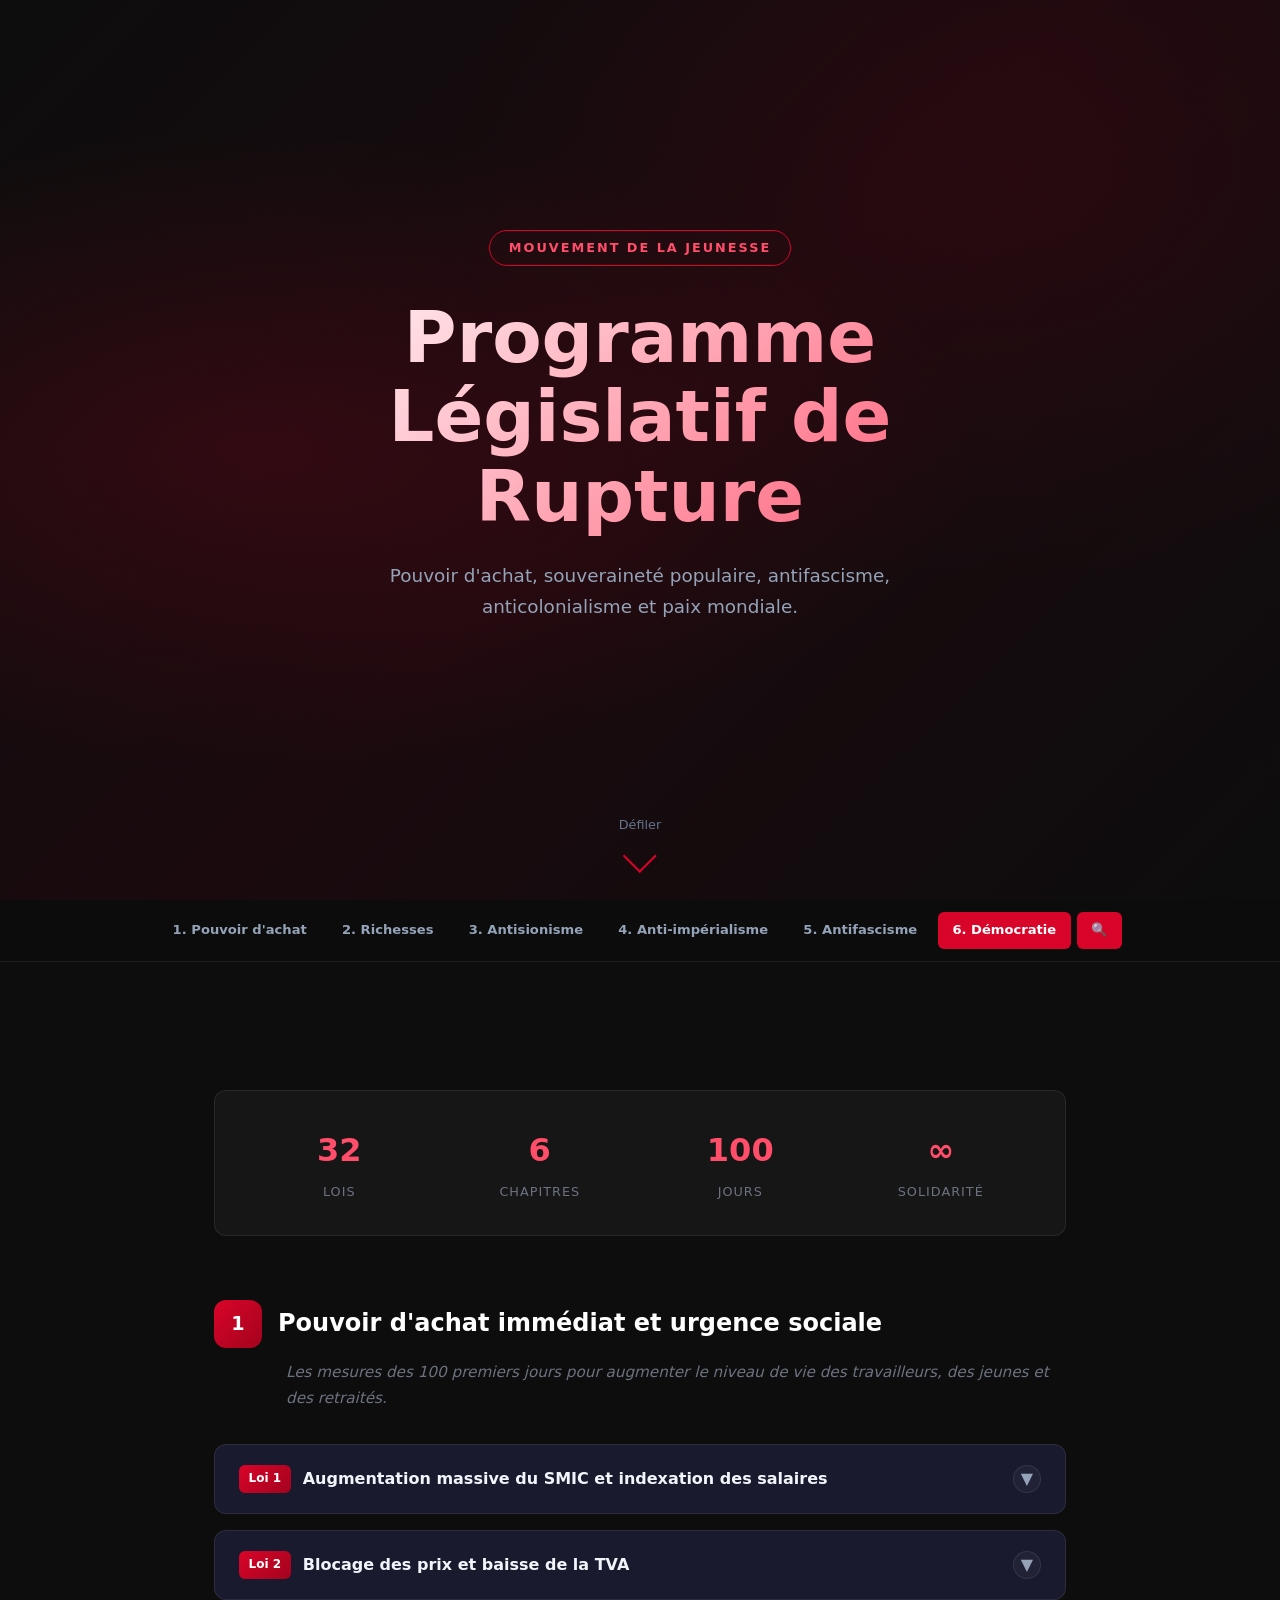
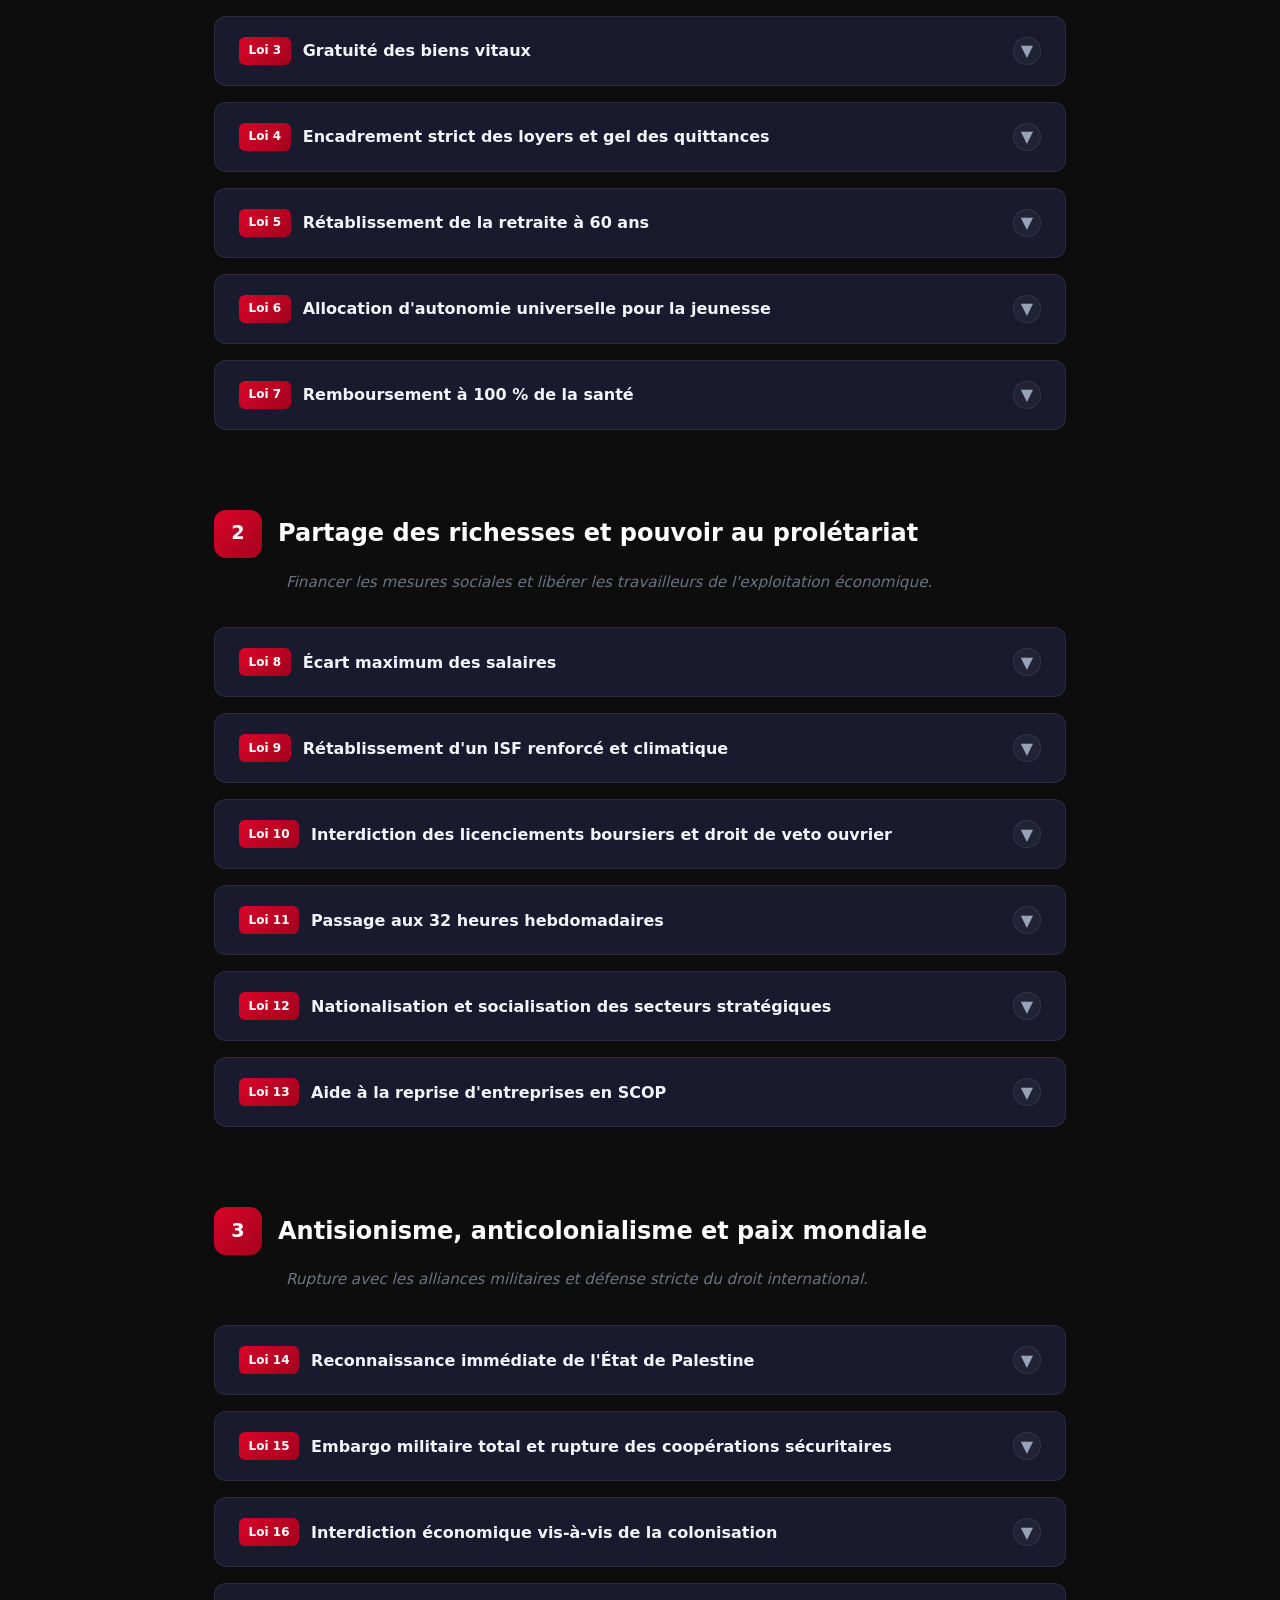
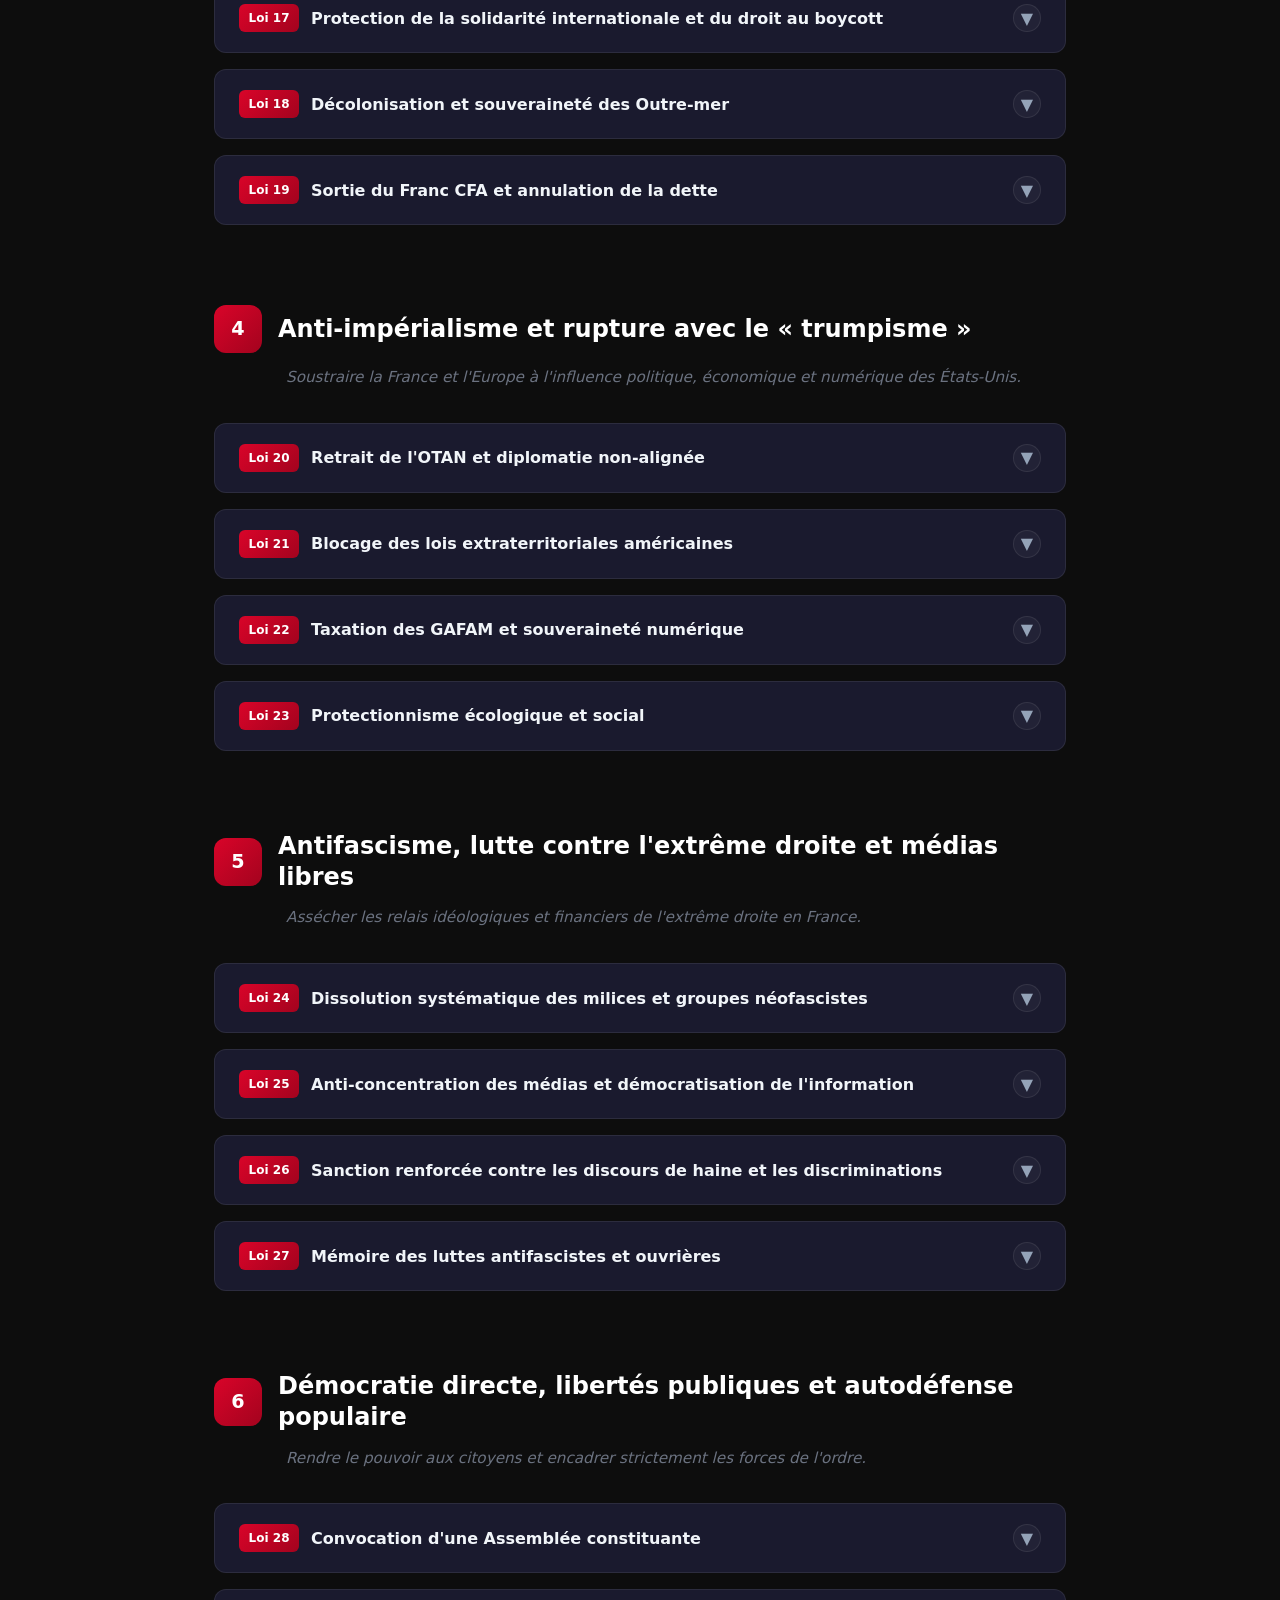
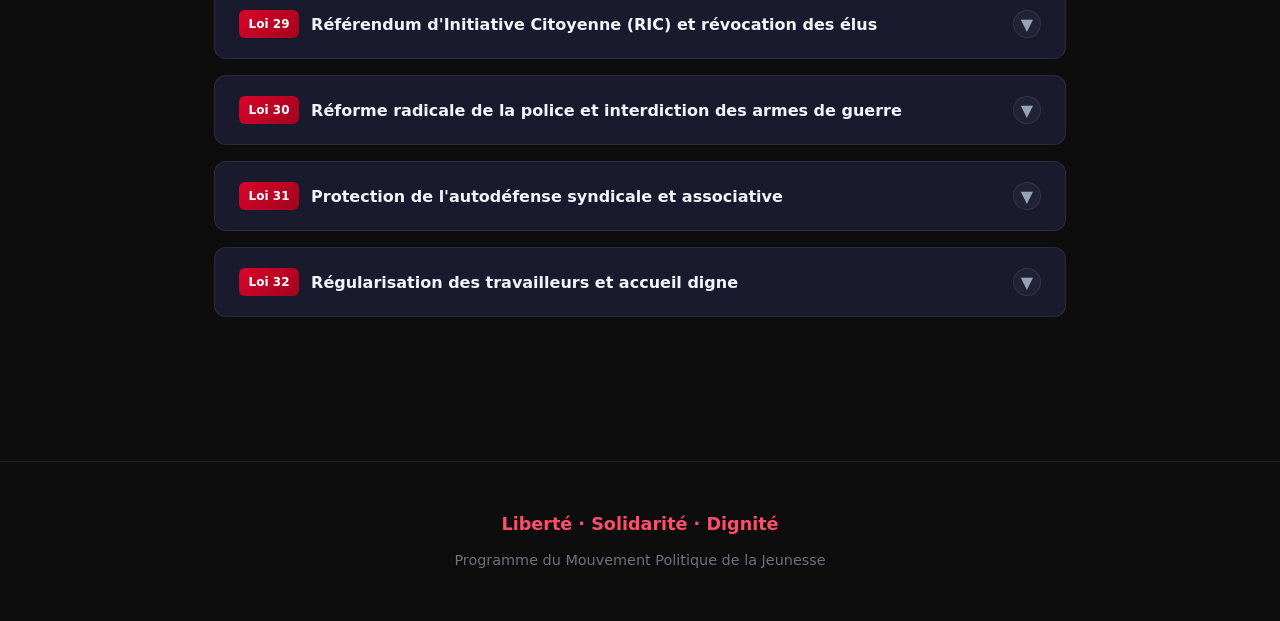
==== programme.html @ 35db1503 "Déploiement initial YAF" ====
<!DOCTYPE html>
<html lang="fr">
<head>
  <meta charset="UTF-8">
  <meta name="viewport" content="width=device-width, initial-scale=1.0">
  <title>Programme Politique — Mouvement de la Jeunesse Antisioniste</title>
  <style>
    :root {
      --primary: #d90429;
      --primary-dark: #a3031e;
      --primary-light: #ff4d6a;
      --dark: #0d0d0d;
      --dark-card: #1a1a2e;
      --light: #f0f2f5;
      --gray: #6b7280;
      --border: rgba(255,255,255,0.08);
      --glass: rgba(255,255,255,0.04);
      --shadow: 0 20px 60px rgba(0,0,0,0.4);
      --radius: 12px;
      --transition: 0.3s cubic-bezier(0.4, 0, 0.2, 1);
    }

    * { box-sizing: border-box; margin: 0; padding: 0; }

    html { scroll-behavior: smooth; }

    body {
      font-family: 'Inter', system-ui, -apple-system, BlinkMacSystemFont, "Segoe UI", sans-serif;
      line-height: 1.7;
      color: #e2e8f0;
      background: var(--dark);
      overflow-x: hidden;
    }

    /* === PROGRESS BAR === */
    .progress-bar {
      position: fixed;
      top: 0;
      left: 0;
      height: 3px;
      background: linear-gradient(90deg, var(--primary), var(--primary-light));
      z-index: 1000;
      transition: width 0.1s linear;
    }

    /* === HEADER === */
    header {
      position: relative;
      min-height: 100vh;
      display: flex;
      flex-direction: column;
      align-items: center;
      justify-content: center;
      text-align: center;
      padding: 2rem;
      background: linear-gradient(135deg, #0d0d0d 0%, #1a0a0e 50%, #0d0d0d 100%);
      overflow: hidden;
    }

    header::before {
      content: '';
      position: absolute;
      inset: 0;
      background: 
        radial-gradient(ellipse at 20% 50%, rgba(217,4,41,0.15) 0%, transparent 50%),
        radial-gradient(ellipse at 80% 20%, rgba(217,4,41,0.08) 0%, transparent 40%);
      animation: pulse 8s ease-in-out infinite alternate;
    }

    @keyframes pulse {
      0% { opacity: 0.5; transform: scale(1); }
      100% { opacity: 1; transform: scale(1.05); }
    }

    .header-content {
      position: relative;
      z-index: 2;
      max-width: 800px;
    }

    .header-badge {
      display: inline-block;
      padding: 0.4rem 1.2rem;
      border: 1px solid var(--primary);
      border-radius: 50px;
      font-size: 0.8rem;
      font-weight: 600;
      letter-spacing: 2px;
      text-transform: uppercase;
      color: var(--primary-light);
      margin-bottom: 2rem;
      animation: fadeInDown 0.8s ease both;
    }

    header h1 {
      font-size: clamp(2.5rem, 6vw, 4.5rem);
      font-weight: 900;
      line-height: 1.1;
      margin-bottom: 1.5rem;
      background: linear-gradient(135deg, #fff 0%, var(--primary-light) 100%);
      -webkit-background-clip: text;
      -webkit-text-fill-color: transparent;
      background-clip: text;
      animation: fadeInUp 0.8s ease 0.2s both;
    }

    header p {
      font-size: 1.15rem;
      color: #94a3b8;
      max-width: 600px;
      margin: 0 auto 3rem;
      animation: fadeInUp 0.8s ease 0.4s both;
    }

    .scroll-hint {
      position: absolute;
      bottom: 2rem;
      left: 50%;
      transform: translateX(-50%);
      display: flex;
      flex-direction: column;
      align-items: center;
      gap: 0.5rem;
      color: #64748b;
      font-size: 0.8rem;
      animation: bounce 2s infinite;
    }

    .scroll-hint .arrow {
      width: 24px;
      height: 24px;
      border-right: 2px solid var(--primary);
      border-bottom: 2px solid var(--primary);
      transform: rotate(45deg);
    }

    @keyframes bounce {
      0%, 100% { transform: translateX(-50%) translateY(0); }
      50% { transform: translateX(-50%) translateY(8px); }
    }

    @keyframes fadeInUp {
      from { opacity: 0; transform: translateY(30px); }
      to { opacity: 1; transform: translateY(0); }
    }

    @keyframes fadeInDown {
      from { opacity: 0; transform: translateY(-20px); }
      to { opacity: 1; transform: translateY(0); }
    }

    /* === SEARCH === */
    .search-container {
      position: fixed;
      top: 0;
      left: 0;
      right: 0;
      z-index: 999;
      padding: 1rem 1.5rem;
      background: rgba(13,13,13,0.95);
      backdrop-filter: blur(20px);
      border-bottom: 1px solid var(--border);
      transform: translateY(-100%);
      transition: transform var(--transition);
    }

    .search-container.active { transform: translateY(0); }

    .search-inner {
      max-width: 600px;
      margin: 0 auto;
      display: flex;
      gap: 0.75rem;
    }

    .search-input {
      flex: 1;
      padding: 0.75rem 1.25rem;
      background: var(--glass);
      border: 1px solid var(--border);
      border-radius: 8px;
      color: #fff;
      font-size: 1rem;
      outline: none;
      transition: border var(--transition);
    }

    .search-input:focus { border-color: var(--primary); }

    .search-close {
      padding: 0.5rem 1rem;
      background: var(--primary);
      border: none;
      border-radius: 8px;
      color: #fff;
      cursor: pointer;
      font-weight: 600;
    }

    /* === NAV === */
    nav {
      position: sticky;
      top: 0;
      z-index: 100;
      background: rgba(13,13,13,0.9);
      backdrop-filter: blur(20px);
      border-bottom: 1px solid var(--border);
      padding: 0.75rem 1rem;
      display: flex;
      flex-wrap: wrap;
      justify-content: center;
      gap: 0.4rem;
      transition: box-shadow var(--transition);
    }

    nav.scrolled { box-shadow: 0 4px 30px rgba(0,0,0,0.5); }

    nav a {
      text-decoration: none;
      color: #94a3b8;
      font-weight: 600;
      font-size: 0.82rem;
      padding: 0.45rem 0.9rem;
      border-radius: 6px;
      transition: all var(--transition);
      white-space: nowrap;
    }

    nav a:hover, nav a.active {
      background: var(--primary);
      color: #fff;
    }

    /* === MAIN === */
    main {
      max-width: 900px;
      margin: 0 auto;
      padding: 4rem 1.5rem;
    }

    section {
      margin-bottom: 5rem;
      opacity: 0;
      transform: translateY(40px);
      transition: opacity 0.7s ease, transform 0.7s ease;
    }

    section.visible {
      opacity: 1;
      transform: translateY(0);
    }

    .section-header {
      display: flex;
      align-items: center;
      gap: 1rem;
      margin-bottom: 0.75rem;
    }

    .section-num {
      width: 48px;
      height: 48px;
      display: flex;
      align-items: center;
      justify-content: center;
      background: linear-gradient(135deg, var(--primary), var(--primary-dark));
      border-radius: 12px;
      font-size: 1.2rem;
      font-weight: 900;
      color: #fff;
      flex-shrink: 0;
    }

    section h2 {
      font-size: 1.5rem;
      font-weight: 800;
      color: #fff;
      line-height: 1.3;
    }

    .chapitre-intro {
      color: var(--gray);
      font-style: italic;
      margin-bottom: 2rem;
      padding-left: 4.5rem;
      font-size: 0.95rem;
    }

    /* === LAW CARDS === */
    .loi-card {
      background: var(--dark-card);
      border: 1px solid var(--border);
      border-radius: var(--radius);
      margin-bottom: 1rem;
      overflow: hidden;
      transition: all var(--transition);
      cursor: pointer;
    }

    .loi-card:hover {
      border-color: rgba(217,4,41,0.3);
      transform: translateX(4px);
      box-shadow: 0 8px 30px rgba(217,4,41,0.08);
    }

    .loi-card-header {
      display: flex;
      align-items: center;
      gap: 0.75rem;
      padding: 1.25rem 1.5rem;
    }

    .loi-num {
      display: inline-flex;
      align-items: center;
      justify-content: center;
      min-width: 44px;
      height: 28px;
      background: linear-gradient(135deg, var(--primary), var(--primary-dark));
      color: #fff;
      font-size: 0.75rem;
      font-weight: 800;
      padding: 0.15rem 0.6rem;
      border-radius: 6px;
      flex-shrink: 0;
    }

    .loi-card-header h3 {
      font-size: 1rem;
      font-weight: 700;
      color: #f1f5f9;
      flex: 1;
    }

    .loi-toggle {
      width: 28px;
      height: 28px;
      display: flex;
      align-items: center;
      justify-content: center;
      border-radius: 50%;
      background: var(--glass);
      border: 1px solid var(--border);
      color: #94a3b8;
      transition: all var(--transition);
      flex-shrink: 0;
    }

    .loi-card.open .loi-toggle {
      transform: rotate(180deg);
      background: var(--primary);
      color: #fff;
      border-color: var(--primary);
    }

    .loi-card-body {
      max-height: 0;
      overflow: hidden;
      transition: max-height 0.4s cubic-bezier(0.4, 0, 0.2, 1);
    }

    .loi-card.open .loi-card-body {
      max-height: 300px;
    }

    .loi-card-body p {
      padding: 0 1.5rem 1.25rem 4.75rem;
      color: #94a3b8;
      font-size: 0.93rem;
      line-height: 1.8;
    }

    /* === STATS BAR === */
    .stats-bar {
      display: grid;
      grid-template-columns: repeat(auto-fit, minmax(150px, 1fr));
      gap: 1rem;
      margin: 4rem 0;
      padding: 2rem;
      background: var(--glass);
      border: 1px solid var(--border);
      border-radius: var(--radius);
      text-align: center;
    }

    .stat-item .stat-num {
      font-size: 2rem;
      font-weight: 900;
      color: var(--primary-light);
    }

    .stat-item .stat-label {
      font-size: 0.8rem;
      color: var(--gray);
      text-transform: uppercase;
      letter-spacing: 1px;
      margin-top: 0.25rem;
    }

    /* === BACK TO TOP === */
    .back-top {
      position: fixed;
      bottom: 2rem;
      right: 2rem;
      width: 48px;
      height: 48px;
      display: flex;
      align-items: center;
      justify-content: center;
      background: var(--primary);
      border: none;
      border-radius: 50%;
      color: #fff;
      font-size: 1.2rem;
      cursor: pointer;
      opacity: 0;
      transform: translateY(20px);
      transition: all var(--transition);
      z-index: 99;
      box-shadow: 0 4px 20px rgba(217,4,41,0.4);
    }

    .back-top.visible {
      opacity: 1;
      transform: translateY(0);
    }

    .back-top:hover {
      transform: translateY(-4px);
      box-shadow: 0 8px 30px rgba(217,4,41,0.5);
    }

    /* === FOOTER === */
    footer {
      text-align: center;
      padding: 3rem 1.5rem;
      border-top: 1px solid var(--border);
      color: var(--gray);
      font-size: 0.9rem;
    }

    footer .motto {
      font-size: 1.1rem;
      font-weight: 700;
      color: var(--primary-light);
      margin-bottom: 0.5rem;
    }

    /* === RESPONSIVE === */
    @media (max-width: 600px) {
      .chapitre-intro { padding-left: 0; }
      .loi-card-body p { padding-left: 1.5rem; }
      .section-header { flex-direction: column; align-items: flex-start; }
      nav a { font-size: 0.75rem; padding: 0.35rem 0.6rem; }
    }
  </style>
</head>
<body>

  <div class="progress-bar" id="progressBar"></div>

  <!-- SEARCH -->
  <div class="search-container" id="searchContainer">
    <div class="search-inner">
      <input type="text" class="search-input" id="searchInput" placeholder="Rechercher une loi…">
      <button class="search-close" onclick="toggleSearch()">✕</button>
    </div>
  </div>

  <!-- HEADER -->
  <header>
    <div class="header-content">
      <span class="header-badge">Mouvement de la Jeunesse</span>
      <h1>Programme Législatif de Rupture</h1>
      <p>Pouvoir d'achat, souveraineté populaire, antifascisme, anticolonialisme et paix mondiale.</p>
    </div>
    <div class="scroll-hint">
      <span>Défiler</span>
      <div class="arrow"></div>
    </div>
  </header>

  <!-- NAV -->
  <nav id="mainNav">
    <a href="#chapitre-1" data-target="chapitre-1">1. Pouvoir d'achat</a>
    <a href="#chapitre-2" data-target="chapitre-2">2. Richesses</a>
    <a href="#chapitre-3" data-target="chapitre-3">3. Antisionisme</a>
    <a href="#chapitre-4" data-target="chapitre-4">4. Anti-impérialisme</a>
    <a href="#chapitre-5" data-target="chapitre-5">5. Antifascisme</a>
    <a href="#chapitre-6" data-target="chapitre-6">6. Démocratie</a>
    <a href="#" onclick="toggleSearch(); return false;" style="background:var(--primary);color:#fff;">🔍</a>
  </nav>

  <main>

    <!-- STATS -->
    <div class="stats-bar">
      <div class="stat-item"><div class="stat-num">32</div><div class="stat-label">Lois</div></div>
      <div class="stat-item"><div class="stat-num">6</div><div class="stat-label">Chapitres</div></div>
      <div class="stat-item"><div class="stat-num">100</div><div class="stat-label">Jours</div></div>
      <div class="stat-item"><div class="stat-num">∞</div><div class="stat-label">Solidarité</div></div>
    </div>

    <!-- CHAPITRE 1 -->
    <section id="chapitre-1">
      <div class="section-header">
        <div class="section-num">1</div>
        <h2>Pouvoir d'achat immédiat et urgence sociale</h2>
      </div>
      <p class="chapitre-intro">Les mesures des 100 premiers jours pour augmenter le niveau de vie des travailleurs, des jeunes et des retraités.</p>

      <div class="loi-card">
        <div class="loi-card-header">
          <span class="loi-num">Loi 1</span>
          <h3>Augmentation massive du SMIC et indexation des salaires</h3>
          <div class="loi-toggle">▼</div>
        </div>
        <div class="loi-card-body"><p>Revalorisation immédiate du SMIC net à 1 700 € minimum et rétablissement de l'échelle mobile des salaires (indexation automatique de tous les salaires et pensions de retraite sur l'inflation).</p></div>
      </div>

      <div class="loi-card">
        <div class="loi-card-header">
          <span class="loi-num">Loi 2</span>
          <h3>Blocage des prix et baisse de la TVA</h3>
          <div class="loi-toggle">▼</div>
        </div>
        <div class="loi-card-body"><p>Gel immédiat par décret des prix d'un panier de 100 produits alimentaires et d'hygiène de première nécessité, et suppression totale de la TVA (passage à 0 %) sur ces produits essentiels.</p></div>
      </div>

      <div class="loi-card">
        <div class="loi-card-header">
          <span class="loi-num">Loi 3</span>
          <h3>Gratuité des biens vitaux</h3>
          <div class="loi-toggle">▼</div>
        </div>
        <div class="loi-card-body"><p>Instauration de la gratuité des premiers mètres cubes d'eau (les 30 premiers m³ par an et par foyer), des kilowattheures vitaux d'électricité et de gaz, ainsi que des transports en commun sur tout le territoire.</p></div>
      </div>

      <div class="loi-card">
        <div class="loi-card-header">
          <span class="loi-num">Loi 4</span>
          <h3>Encadrement strict des loyers et gel des quittances</h3>
          <div class="loi-toggle">▼</div>
        </div>
        <div class="loi-card-body"><p>Gel immédiat des loyers pendant trois ans, baisse obligatoire des loyers abusifs dans les zones tendues, interdiction des expulsions locatives sans relogement digne et réquisition des logements vacants détenus par les banques et fonds d'investissement.</p></div>
      </div>

      <div class="loi-card">
        <div class="loi-card-header">
          <span class="loi-num">Loi 5</span>
          <h3>Rétablissement de la retraite à 60 ans</h3>
          <div class="loi-toggle">▼</div>
        </div>
        <div class="loi-card-body"><p>Abrogation des réformes des retraites successives, retour de l'âge légal de départ à 60 ans à taux plein (et 55 ans pour les métiers pénibles) avec aucune pension inférieure au SMIC.</p></div>
      </div>

      <div class="loi-card">
        <div class="loi-card-header">
          <span class="loi-num">Loi 6</span>
          <h3>Allocation d'autonomie universelle pour la jeunesse</h3>
          <div class="loi-toggle">▼</div>
        </div>
        <div class="loi-card-body"><p>Versement d'une allocation mensuelle de 1 200 € (au-dessus du seuil de pauvreté) pour tous les jeunes de 18 à 25 ans en études, en formation ou en recherche d'emploi, accompagnée de la gratuité des cantines scolaires et universitaires.</p></div>
      </div>

      <div class="loi-card">
        <div class="loi-card-header">
          <span class="loi-num">Loi 7</span>
          <h3>Remboursement à 100 % de la santé</h3>
          <div class="loi-toggle">▼</div>
        </div>
        <div class="loi-card-body"><p>Suppression des dépassements d'honoraires et des franchises médicales, prise en charge intégrale par la Sécurité sociale des soins dentaires, optiques, auditifs et de santé mentale.</p></div>
      </div>
    </section>

    <!-- CHAPITRE 2 -->
    <section id="chapitre-2">
      <div class="section-header">
        <div class="section-num">2</div>
        <h2>Partage des richesses et pouvoir au prolétariat</h2>
      </div>
      <p class="chapitre-intro">Financer les mesures sociales et libérer les travailleurs de l'exploitation économique.</p>

      <div class="loi-card">
        <div class="loi-card-header">
          <span class="loi-num">Loi 8</span>
          <h3>Écart maximum des salaires</h3>
          <div class="loi-toggle">▼</div>
        </div>
        <div class="loi-card-body"><p>Interdiction dans toute entreprise opérant en France d'un écart de rémunération supérieur à 1 à 5 entre le salaire le plus bas et le revenu total (primes et dividendes inclus) du dirigeant le mieux payé.</p></div>
      </div>

      <div class="loi-card">
        <div class="loi-card-header">
          <span class="loi-num">Loi 9</span>
          <h3>Rétablissement d'un ISF renforcé et climatique</h3>
          <div class="loi-toggle">▼</div>
        </div>
        <div class="loi-card-body"><p>Création d'un ISF fortement progressif incluant les actifs financiers et les biens de luxe, assorti d'un malus écologique pour les patrimoines investis dans les industries polluantes, et instaurant un héritage maximum.</p></div>
      </div>

      <div class="loi-card">
        <div class="loi-card-header">
          <span class="loi-num">Loi 10</span>
          <h3>Interdiction des licenciements boursiers et droit de veto ouvrier</h3>
          <div class="loi-toggle">▼</div>
        </div>
        <div class="loi-card-body"><p>Interdiction de tout plan de licenciement économique dans les entreprises versant des dividendes à leurs actionnaires ou recevant des aides publiques, et création d'un droit de veto suspensif des représentants des salariés sur les restructurations.</p></div>
      </div>

      <div class="loi-card">
        <div class="loi-card-header">
          <span class="loi-num">Loi 11</span>
          <h3>Passage aux 32 heures hebdomadaires</h3>
          <div class="loi-toggle">▼</div>
        </div>
        <div class="loi-card-body"><p>Réduction légale du temps de travail à 32 heures par semaine (semaine de 4 jours) sans perte de salaire et avec embauches compensatoires obligatoires dans les grandes entreprises.</p></div>
      </div>

      <div class="loi-card">
        <div class="loi-card-header">
          <span class="loi-num">Loi 12</span>
          <h3>Nationalisation et socialisation des secteurs stratégiques</h3>
          <div class="loi-toggle">▼</div>
        </div>
        <div class="loi-card-body"><p>Création d'un pôle public de l'énergie (renationalisation intégrale d'EDF et Engie), création d'un pôle public bancaire, et nationalisation des autoroutes, des transports, de l'eau et de l'industrie pharmaceutique sous contrôle conjoint des travailleurs et des usagers.</p></div>
      </div>

      <div class="loi-card">
        <div class="loi-card-header">
          <span class="loi-num">Loi 13</span>
          <h3>Aide à la reprise d'entreprises en SCOP</h3>
          <div class="loi-toggle">▼</div>
        </div>
        <div class="loi-card-body"><p>Droit de préemption prioritaire accordé aux salariés pour racheter leur entreprise sous forme de Société Coopérative et Participative (SCOP) grâce à un fonds public d'investissement à taux zéro.</p></div>
      </div>
    </section>

    <!-- CHAPITRE 3 -->
    <section id="chapitre-3">
      <div class="section-header">
        <div class="section-num">3</div>
        <h2>Antisionisme, anticolonialisme et paix mondiale</h2>
      </div>
      <p class="chapitre-intro">Rupture avec les alliances militaires et défense stricte du droit international.</p>

      <div class="loi-card">
        <div class="loi-card-header">
          <span class="loi-num">Loi 14</span>
          <h3>Reconnaissance immédiate de l'État de Palestine</h3>
          <div class="loi-toggle">▼</div>
        </div>
        <div class="loi-card-body"><p>Reconnaissance officielle et sans condition de l'État de Palestine par la France dans les frontières de 1967 avec Jérusalem-Est pour capitale, et ouverture d'une ambassade de plein exercice.</p></div>
      </div>

      <div class="loi-card">
        <div class="loi-card-header">
          <span class="loi-num">Loi 15</span>
          <h3>Embargo militaire total et rupture des coopérations sécuritaires</h3>
          <div class="loi-toggle">▼</div>
        </div>
        <div class="loi-card-body"><p>Interdiction immédiate de toute vente, achat, transit ou transfert d'armes, de munitions, de drones et de logiciels de surveillance avec Israël ou tout État violant les conventions de Genève et les résolutions de l'ONU.</p></div>
      </div>

      <div class="loi-card">
        <div class="loi-card-header">
          <span class="loi-num">Loi 16</span>
          <h3>Interdiction économique vis-à-vis de la colonisation</h3>
          <div class="loi-toggle">▼</div>
        </div>
        <div class="loi-card-body"><p>Interdiction stricte d'importer, de vendre ou de financer en France tout produit, service ou entreprise opérant dans les colonies illégales en Cisjordanie et à Jérusalem-Est, et demande officielle de suspension de l'accord d'association UE-Israël.</p></div>
      </div>

      <div class="loi-card">
        <div class="loi-card-header">
          <span class="loi-num">Loi 17</span>
          <h3>Protection de la solidarité internationale et du droit au boycott</h3>
          <div class="loi-toggle">▼</div>
        </div>
        <div class="loi-card-body"><p>Garantie légale du droit d'appeler au boycott citoyen (campagnes BDS) et abrogation des circulaires restreignant l'expression anticoloniale, tout en maintenant une répression ferme contre toute forme d'antisémitisme, d'islamophobie ou de racisme.</p></div>
      </div>

      <div class="loi-card">
        <div class="loi-card-header">
          <span class="loi-num">Loi 18</span>
          <h3>Décolonisation et souveraineté des Outre-mer</h3>
          <div class="loi-toggle">▼</div>
        </div>
        <div class="loi-card-body"><p>Organisation de référendums d'autodétermination et d'assemblées constituantes locales en Kanaky-Nouvelle-Calédonie, aux Antilles, en Guyane, à La Réunion et en Polynésie, accompagnée d'un plan d'indemnisation intégrale des victimes du chlordécone et des essais nucléaires.</p></div>
      </div>

      <div class="loi-card">
        <div class="loi-card-header">
          <span class="loi-num">Loi 19</span>
          <h3>Sortie du Franc CFA et annulation de la dette</h3>
          <div class="loi-toggle">▼</div>
        </div>
        <div class="loi-card-body"><p>Accompagnement de la fin définitive de la tutelle monétaire sur les pays africains, fermeture des bases militaires françaises permanentes en Afrique et annulation unilatérale de la dette publique détenue par la France sur les pays du Sud.</p></div>
      </div>
    </section>

    <!-- CHAPITRE 4 -->
    <section id="chapitre-4">
      <div class="section-header">
        <div class="section-num">4</div>
        <h2>Anti-impérialisme et rupture avec le « trumpisme »</h2>
      </div>
      <p class="chapitre-intro">Soustraire la France et l'Europe à l'influence politique, économique et numérique des États-Unis.</p>

      <div class="loi-card">
        <div class="loi-card-header">
          <span class="loi-num">Loi 20</span>
          <h3>Retrait de l'OTAN et diplomatie non-alignée</h3>
          <div class="loi-toggle">▼</div>
        </div>
        <div class="loi-card-body"><p>Sortie immédiate du commandement intégré de l'OTAN suivie du retrait complet de l'organisation, pour bâtir une politique étrangère de paix, de désarmement nucléaire multilatéral et de coopération avec les pays du Sud global.</p></div>
      </div>

      <div class="loi-card">
        <div class="loi-card-header">
          <span class="loi-num">Loi 21</span>
          <h3>Blocage des lois extraterritoriales américaines</h3>
          <div class="loi-toggle">▼</div>
        </div>
        <div class="loi-card-body"><p>Interdiction pour toute entreprise ou banque française d'appliquer les sanctions économiques unilatérales décidées par Washington, et création d'une chambre financière souveraine pour contourner le monopole du dollar.</p></div>
      </div>

      <div class="loi-card">
        <div class="loi-card-header">
          <span class="loi-num">Loi 22</span>
          <h3>Taxation des GAFAM et souveraineté numérique</h3>
          <div class="loi-toggle">▼</div>
        </div>
        <div class="loi-card-body"><p>Taxe directe sur le chiffre d'affaires réel des géants numériques américains, interdiction d'héberger les données de santé, d'éducation ou d'administration sur des serveurs soumis au Cloud Act américain, et migration obligatoire des services publics vers les logiciels libres.</p></div>
      </div>

      <div class="loi-card">
        <div class="loi-card-header">
          <span class="loi-num">Loi 23</span>
          <h3>Protectionnisme écologique et social</h3>
          <div class="loi-toggle">▼</div>
        </div>
        <div class="loi-card-body"><p>Dénonciation des traités de libre-échange (CETA, Mercosur, accords transatlantiques) et instauration de droits de douane écologiques et sociaux bloquant l'importation de produits issus d'États climatosceptiques ou ne respectant pas les droits syndicaux.</p></div>
      </div>
    </section>

    <!-- CHAPITRE 5 -->
    <section id="chapitre-5">
      <div class="section-header">
        <div class="section-num">5</div>
        <h2>Antifascisme, lutte contre l'extrême droite et médias libres</h2>
      </div>
      <p class="chapitre-intro">Assécher les relais idéologiques et financiers de l'extrême droite en France.</p>

      <div class="loi-card">
        <div class="loi-card-header">
          <span class="loi-num">Loi 24</span>
          <h3>Dissolution systématique des milices et groupes néofascistes</h3>
          <div class="loi-toggle">▼</div>
        </div>
        <div class="loi-card-body"><p>Application immédiate et sans délai de l'article L212-1 du Code de la sécurité intérieure pour dissoudre tout groupuscule identitaire, suprémaciste ou violent, et gel de leurs avoirs financiers.</p></div>
      </div>

      <div class="loi-card">
        <div class="loi-card-header">
          <span class="loi-num">Loi 25</span>
          <h3>Anti-concentration des médias et démocratisation de l'information</h3>
          <div class="loi-toggle">▼</div>
        </div>
        <div class="loi-card-body"><p>Interdiction pour toute personne physique ou groupe industriel privé de détenir plus de 10 % du capital d'un média d'information, transfert de la propriété des grands médias aux sociétés de journalistes et aux citoyens, et création d'un fonds public de soutien aux médias indépendants.</p></div>
      </div>

      <div class="loi-card">
        <div class="loi-card-header">
          <span class="loi-num">Loi 26</span>
          <h3>Sanction renforcée contre les discours de haine et les discriminations</h3>
          <div class="loi-toggle">▼</div>
        </div>
        <div class="loi-card-body"><p>Création d'un parquet national spécialisé contre les crimes et délits racistes, antisémites, islamophobes et LGBTphobes, et mise en place de tests de discrimination systématiques à l'embauche et au logement avec sanctions financières lourdes.</p></div>
      </div>

      <div class="loi-card">
        <div class="loi-card-header">
          <span class="loi-num">Loi 27</span>
          <h3>Mémoire des luttes antifascistes et ouvrières</h3>
          <div class="loi-toggle">▼</div>
        </div>
        <div class="loi-card-body"><p>Inscription obligatoire dans les programmes d'histoire de l'école publique de l'histoire du mouvement ouvrier, de la Commune de Paris, des résistances antifascistes et des luttes anticoloniales.</p></div>
      </div>
    </section>

    <!-- CHAPITRE 6 -->
    <section id="chapitre-6">
      <div class="section-header">
        <div class="section-num">6</div>
        <h2>Démocratie directe, libertés publiques et autodéfense populaire</h2>
      </div>
      <p class="chapitre-intro">Rendre le pouvoir aux citoyens et encadrer strictement les forces de l'ordre.</p>

      <div class="loi-card">
        <div class="loi-card-header">
          <span class="loi-num">Loi 28</span>
          <h3>Convocation d'une Assemblée constituante</h3>
          <div class="loi-toggle">▼</div>
        </div>
        <div class="loi-card-body"><p>Élection au scrutin proportionnel intégral d'une Assemblée constituante chargée d'écrire la Constitution de la VIe République, soumise ensuite au référendum populaire.</p></div>
      </div>

      <div class="loi-card">
        <div class="loi-card-header">
          <span class="loi-num">Loi 29</span>
          <h3>Référendum d'Initiative Citoyenne (RIC) et révocation des élus</h3>
          <div class="loi-toggle">▼</div>
        </div>
        <div class="loi-card-body"><p>Possibilité pour les citoyens de déclencher un référendum législatif, abrogatoire ou révocatoire dès lors qu'une pétition réunit 500 000 signatures.</p></div>
      </div>

      <div class="loi-card">
        <div class="loi-card-header">
          <span class="loi-num">Loi 30</span>
          <h3>Réforme radicale de la police et interdiction des armes de guerre</h3>
          <div class="loi-toggle">▼</div>
        </div>
        <div class="loi-card-body"><p>Dissolution des unités de maintien de l'ordre les plus violentes (BRAV-M, BAC), interdiction définitive des lanceurs de balles de défense (LBD) et des grenades explosives en manifestation, création d'un organisme indépendant remplaçant l'IGPN et rétablissement d'une police de proximité désarmée au quotidien.</p></div>
      </div>

      <div class="loi-card">
        <div class="loi-card-header">
          <span class="loi-num">Loi 31</span>
          <h3>Protection de l'autodéfense syndicale et associative</h3>
          <div class="loi-toggle">▼</div>
        </div>
        <div class="loi-card-body"><p>Renforcement du droit de grève, défiscalisation et abondement public des caisses de solidarité et de grève, et création d'un statut protecteur de « lanceur d'alerte social et écologique ».</p></div>
      </div>

      <div class="loi-card">
        <div class="loi-card-header">
          <span class="loi-num">Loi 32</span>
          <h3>Régularisation des travailleurs et accueil digne</h3>
          <div class="loi-toggle">▼</div>
        </div>
        <div class="loi-card-body"><p>Régularisation automatique de tous les travailleurs, étudiants et parents d'enfants scolarisés sans-papiers, fermeture immédiate des Centres de Rétention Administrative (CRA) et abrogation des lois restrictives sur l'immigration.</p></div>
      </div>
    </section>

  </main>

  <footer>
    <p class="motto">Liberté · Solidarité · Dignité</p>
    <p>Programme du Mouvement Politique de la Jeunesse</p>
  </footer>

  <button class="back-top" id="backTop" onclick="window.scrollTo({top:0,behavior:'smooth'})">↑</button>

  <script>
    // Progress bar
    const progressBar = document.getElementById('progressBar');
    const backTop = document.getElementById('backTop');
    const nav = document.getElementById('mainNav');

    window.addEventListener('scroll', () => {
      const scrollTop = window.scrollY;
      const docHeight = document.documentElement.scrollHeight - window.innerHeight;
      const progress = (scrollTop / docHeight) * 100;
      progressBar.style.width = progress + '%';
      backTop.classList.toggle('visible', scrollTop > 600);
      nav.classList.toggle('scrolled', scrollTop > 100);
    });

    // Intersection Observer for sections
    const sections = document.querySelectorAll('section');
    const sectionObserver = new IntersectionObserver((entries) => {
      entries.forEach(entry => {
        if (entry.isIntersecting) {
          entry.target.classList.add('visible');
        }
      });
    }, { threshold: 0.1 });

    sections.forEach(s => sectionObserver.observe(s));

    // Active nav link
    const navLinks = document.querySelectorAll('nav a[data-target]');
    const navObserver = new IntersectionObserver((entries) => {
      entries.forEach(entry => {
        if (entry.isIntersecting) {
          navLinks.forEach(l => l.classList.remove('active'));
          const activeLink = document.querySelector(`nav a[data-target="${entry.target.id}"]`);
          if (activeLink) activeLink.classList.add('active');
        }
      });
    }, { threshold: 0.3, rootMargin: '-100px 0px -60% 0px' });

    sections.forEach(s => navObserver.observe(s));

    // Law card toggle
    document.querySelectorAll('.loi-card').forEach(card => {
      card.addEventListener('click', () => {
        card.classList.toggle('open');
      });
    });

    // Search
    const searchContainer = document.getElementById('searchContainer');
    const searchInput = document.getElementById('searchInput');

    function toggleSearch() {
      searchContainer.classList.toggle('active');
      if (searchContainer.classList.contains('active')) {
        searchInput.focus();
      } else {
        searchInput.value = '';
        filterCards('');
      }
    }

    searchInput.addEventListener('input', (e) => {
      filterCards(e.target.value.toLowerCase());
    });

    function filterCards(query) {
      document.querySelectorAll('.loi-card').forEach(card => {
        const text = card.textContent.toLowerCase();
        const match = text.includes(query);
        card.style.display = match ? '' : 'none';
        if (match && query) card.classList.add('open');
        else if (query) card.classList.remove('open');
      });
    }

    // Keyboard shortcut
    document.addEventListener('keydown', (e) => {
      if (e.key === '/' && !searchContainer.classList.contains('active')) {
        e.preventDefault();
        toggleSearch();
      }
      if (e.key === 'Escape' && searchContainer.classList.contains('active')) {
        toggleSearch();
      }
    });
  </script>
</body>
</html>
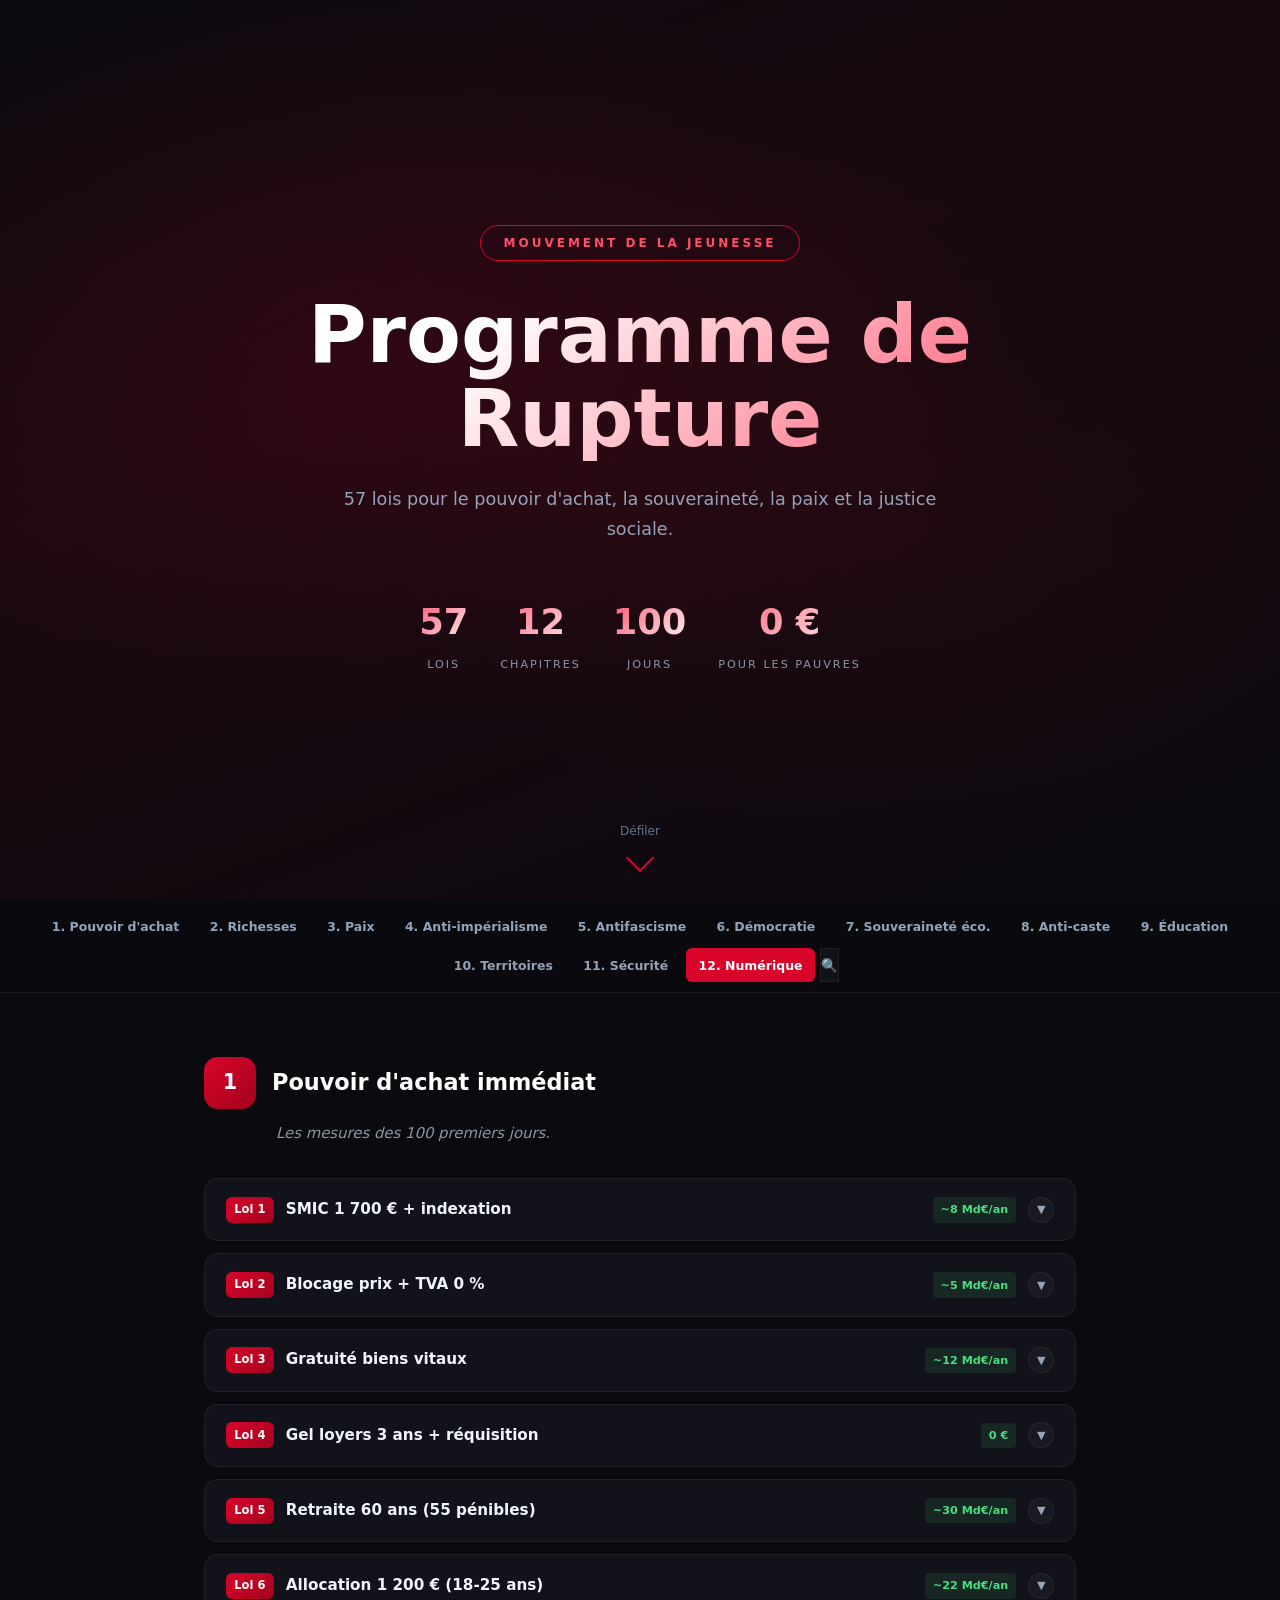
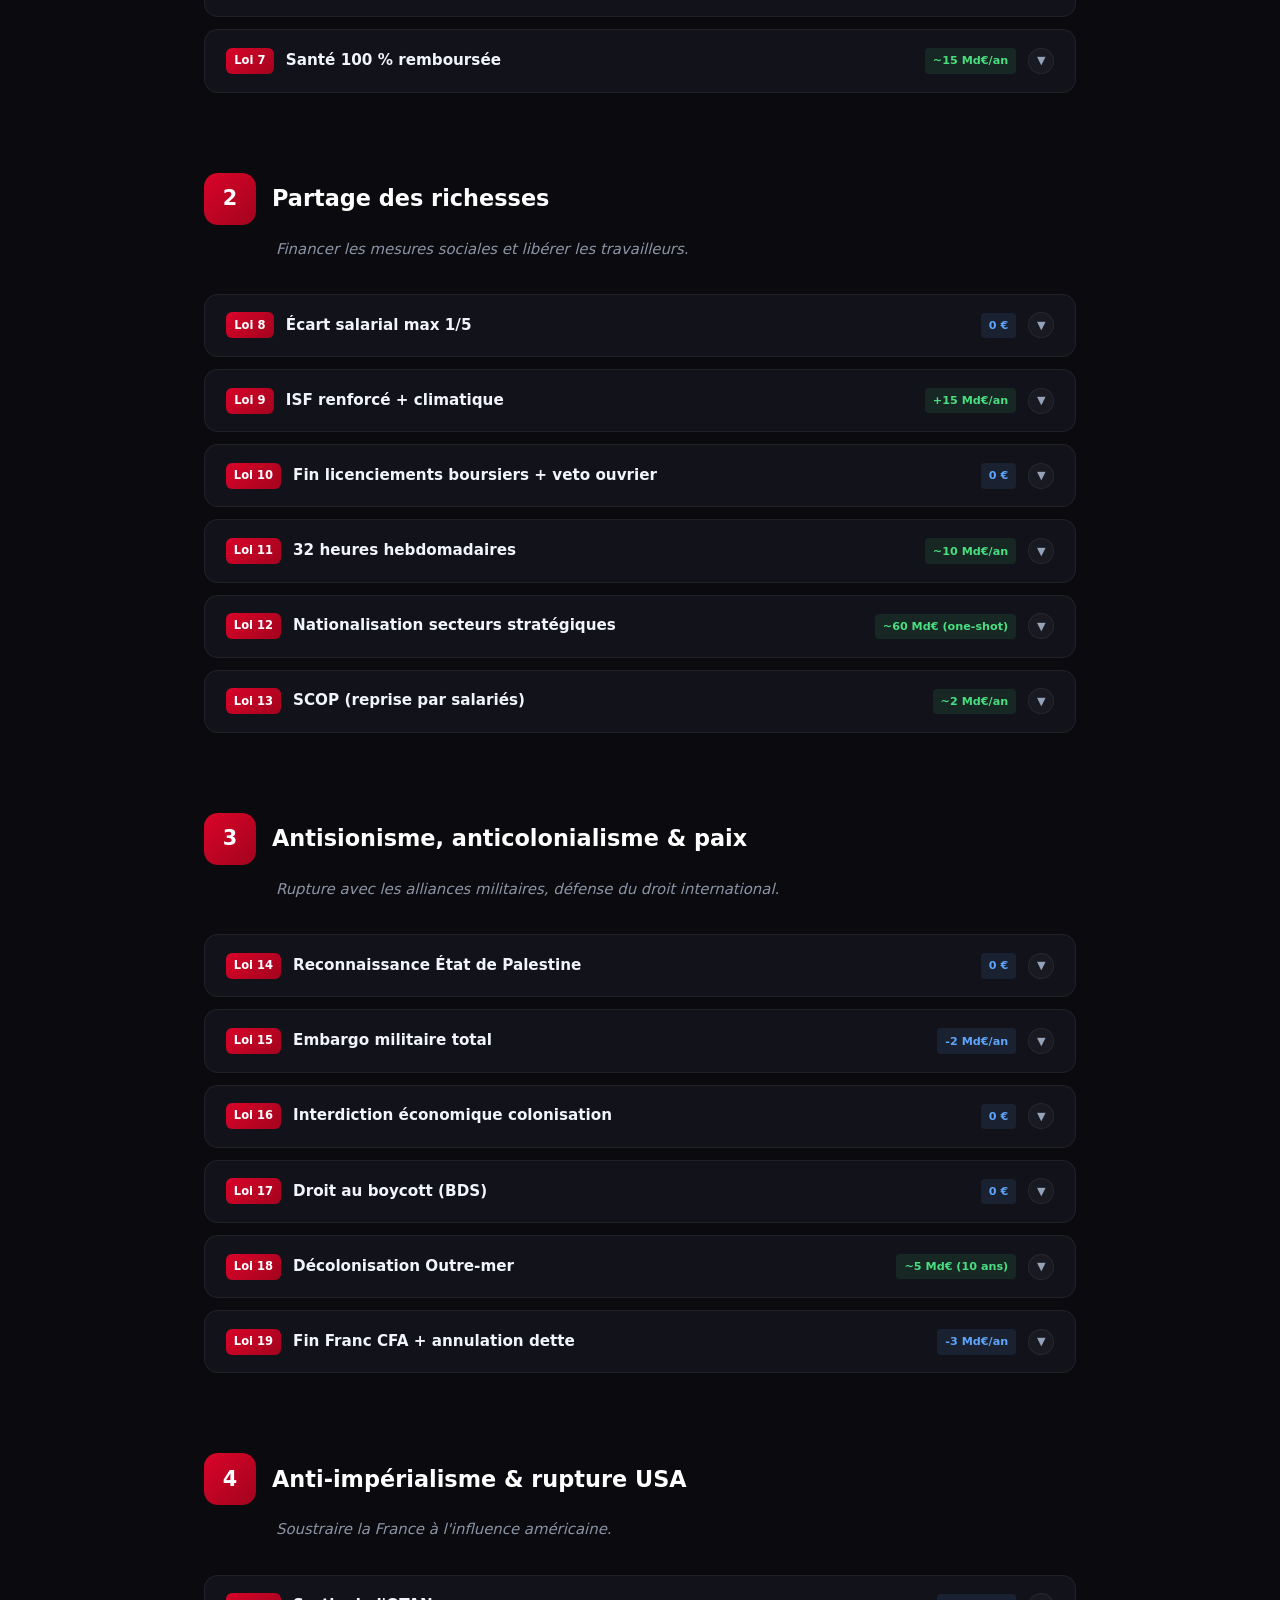
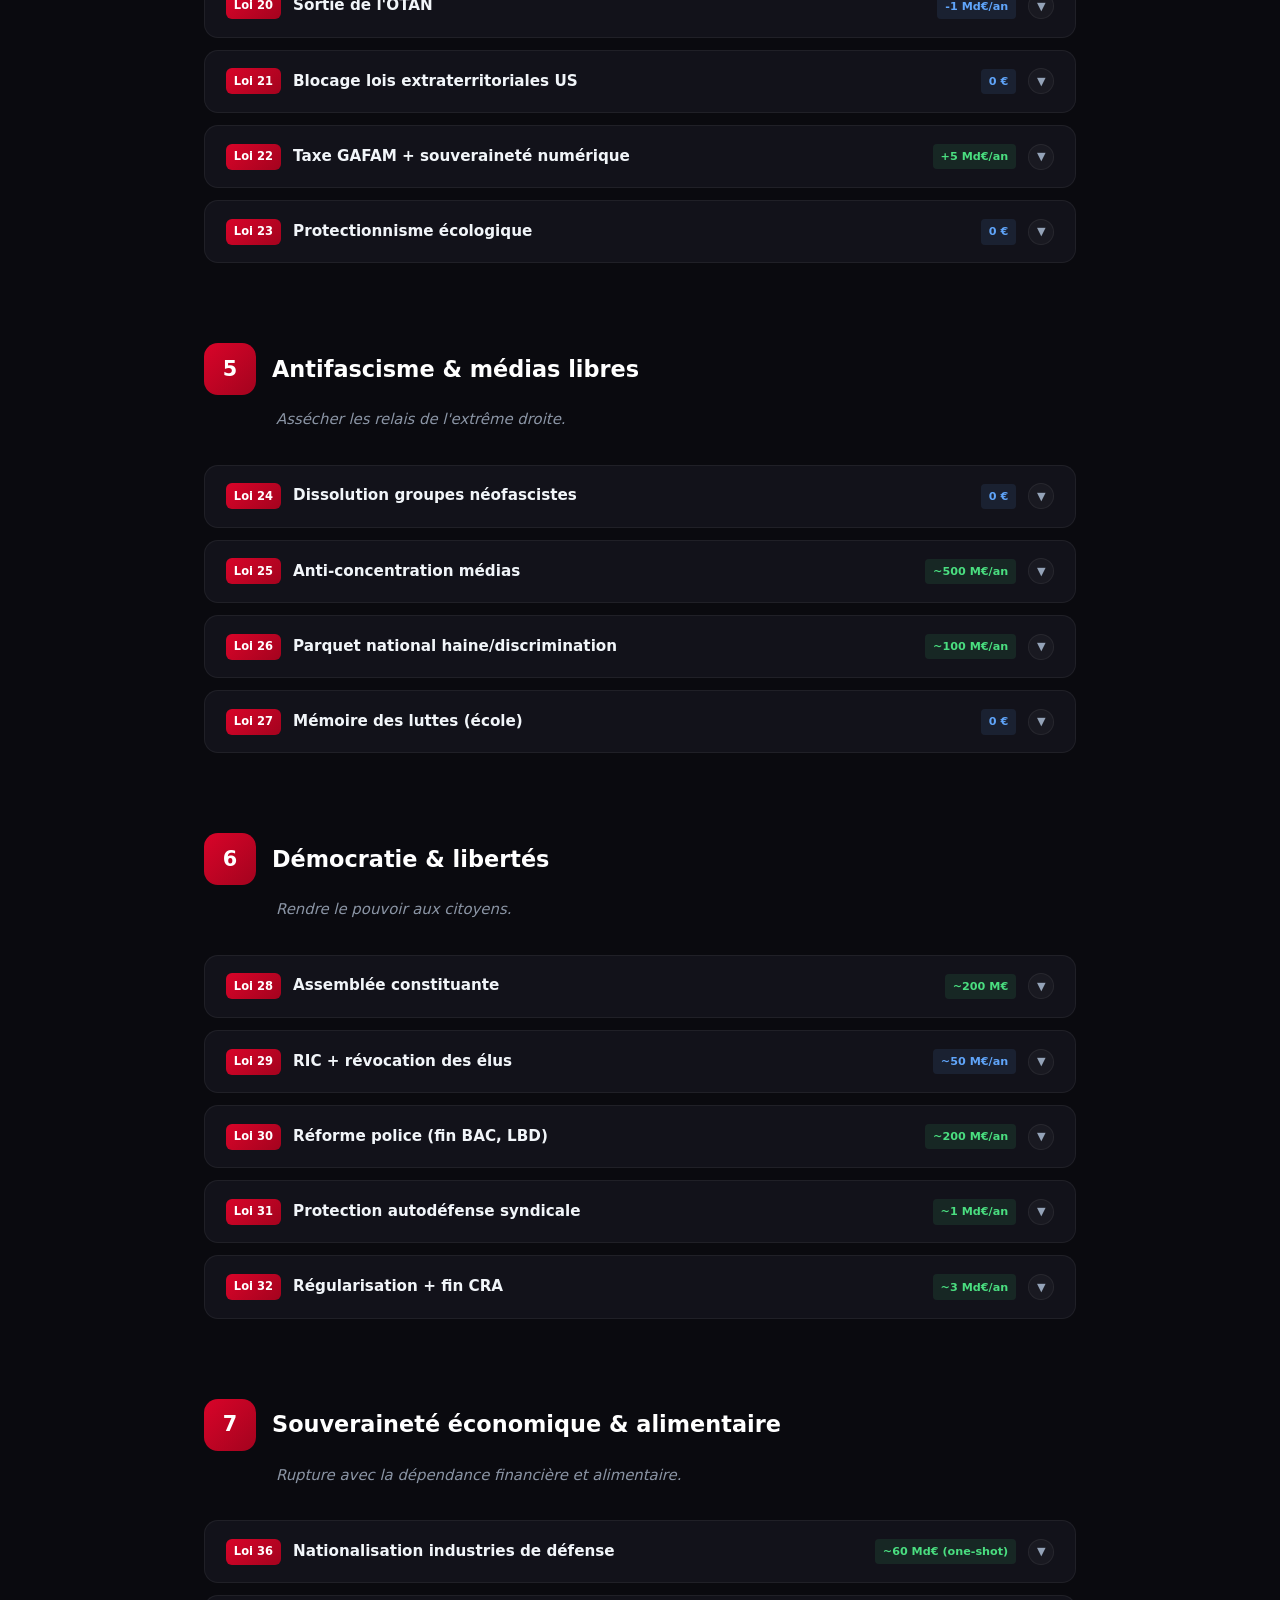
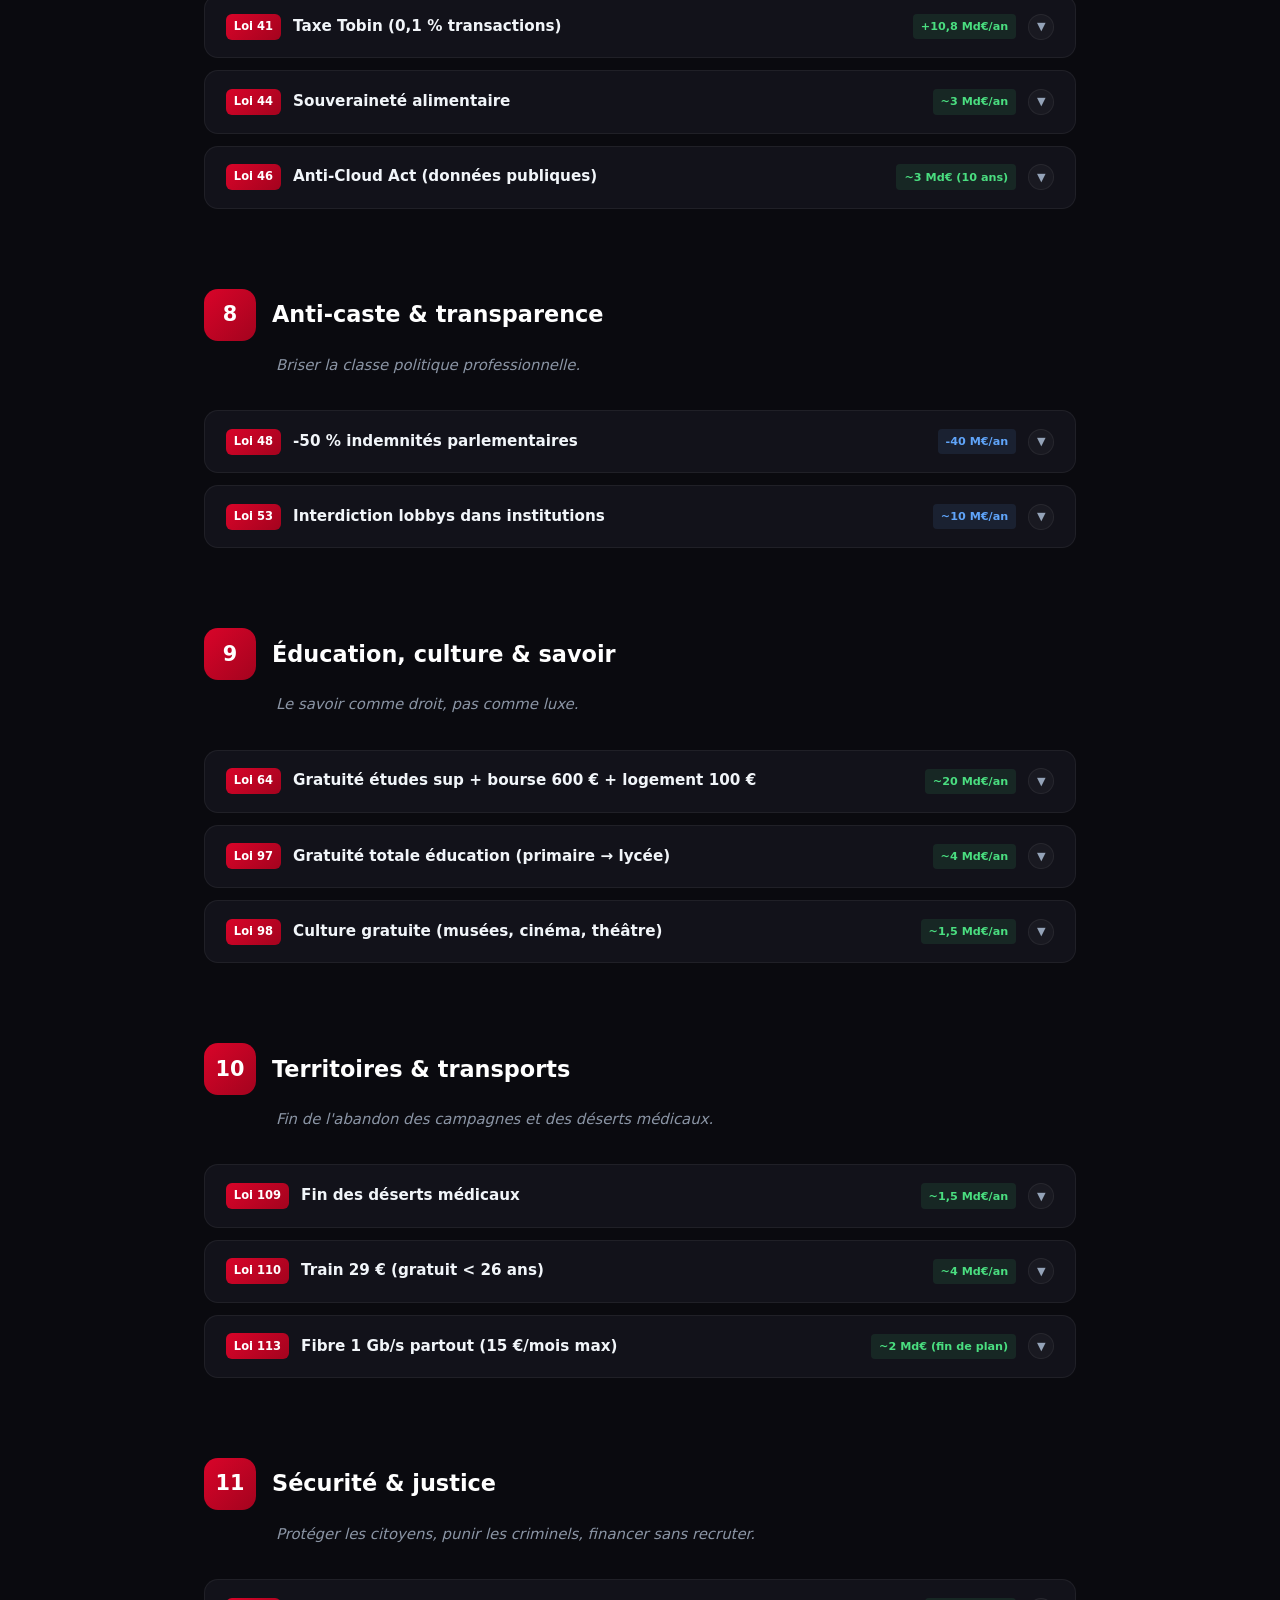
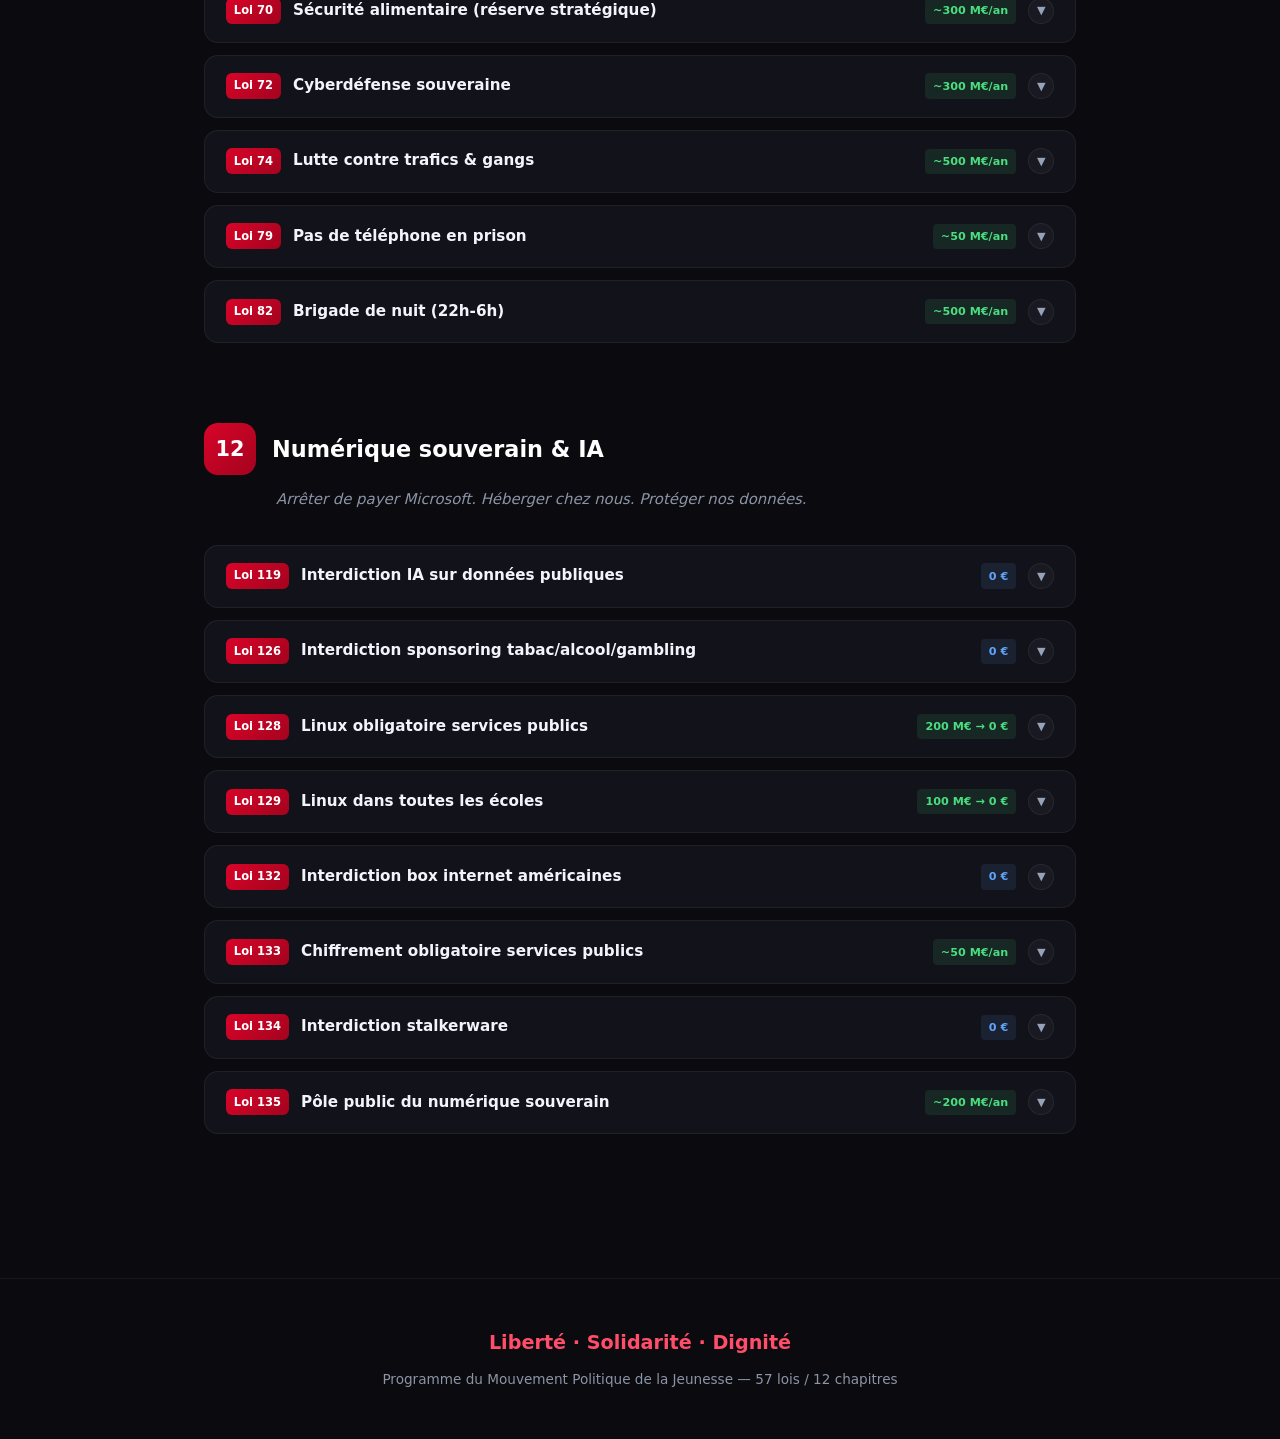
==== commit 05459c76: "Update index.html: FR, liens programme/hymne/apropos, animations" ====
--- a/programme.html
+++ b/programme.html
@@ -3,941 +3,661 @@
 <head>
   <meta charset="UTF-8">
   <meta name="viewport" content="width=device-width, initial-scale=1.0">
-  <title>Programme Politique — Mouvement de la Jeunesse Antisioniste</title>
+  <title>Programme de Rupture — Mouvement de la Jeunesse</title>
   <style>
     :root {
       --primary: #d90429;
       --primary-dark: #a3031e;
       --primary-light: #ff4d6a;
-      --dark: #0d0d0d;
-      --dark-card: #1a1a2e;
+      --dark: #0a0a0f;
+      --dark-card: #12121a;
+      --dark-card-hover: #1a1a28;
       --light: #f0f2f5;
-      --gray: #6b7280;
-      --border: rgba(255,255,255,0.08);
-      --glass: rgba(255,255,255,0.04);
-      --shadow: 0 20px 60px rgba(0,0,0,0.4);
-      --radius: 12px;
-      --transition: 0.3s cubic-bezier(0.4, 0, 0.2, 1);
+      --gray: #8b95a5;
+      --border: rgba(255,255,255,0.06);
+      --glass: rgba(255,255,255,0.03);
+      --radius: 14px;
+      --transition: 0.35s cubic-bezier(0.4, 0, 0.2, 1);
     }
 
     * { box-sizing: border-box; margin: 0; padding: 0; }
-
     html { scroll-behavior: smooth; }
 
     body {
-      font-family: 'Inter', system-ui, -apple-system, BlinkMacSystemFont, "Segoe UI", sans-serif;
+      font-family: 'Inter', system-ui, -apple-system, sans-serif;
       line-height: 1.7;
       color: #e2e8f0;
       background: var(--dark);
       overflow-x: hidden;
     }
 
-    /* === PROGRESS BAR === */
+    /* PROGRESS BAR */
     .progress-bar {
-      position: fixed;
-      top: 0;
-      left: 0;
+      position: fixed; top: 0; left: 0;
       height: 3px;
       background: linear-gradient(90deg, var(--primary), var(--primary-light));
-      z-index: 1000;
+      z-index: 1000; width: 0%;
       transition: width 0.1s linear;
     }
 
-    /* === HEADER === */
+    /* HEADER */
     header {
       position: relative;
       min-height: 100vh;
-      display: flex;
-      flex-direction: column;
-      align-items: center;
-      justify-content: center;
-      text-align: center;
-      padding: 2rem;
-      background: linear-gradient(135deg, #0d0d0d 0%, #1a0a0e 50%, #0d0d0d 100%);
+      display: flex; flex-direction: column;
+      align-items: center; justify-content: center;
+      text-align: center; padding: 2rem;
+      background: linear-gradient(160deg, #0a0a0f 0%, #1a0810 40%, #0a0a0f 100%);
       overflow: hidden;
     }
-
     header::before {
-      content: '';
-      position: absolute;
-      inset: 0;
-      background: 
-        radial-gradient(ellipse at 20% 50%, rgba(217,4,41,0.15) 0%, transparent 50%),
-        radial-gradient(ellipse at 80% 20%, rgba(217,4,41,0.08) 0%, transparent 40%);
-      animation: pulse 8s ease-in-out infinite alternate;
-    }
-
-    @keyframes pulse {
-      0% { opacity: 0.5; transform: scale(1); }
-      100% { opacity: 1; transform: scale(1.05); }
-    }
-
-    .header-content {
-      position: relative;
-      z-index: 2;
-      max-width: 800px;
-    }
-
+      content: ''; position: absolute; inset: 0;
+      background:
+        radial-gradient(ellipse at 30% 40%, rgba(217,4,41,0.12) 0%, transparent 50%),
+        radial-gradient(ellipse at 70% 60%, rgba(217,4,41,0.06) 0%, transparent 40%);
+      animation: glow 10s ease-in-out infinite alternate;
+    }
+    @keyframes glow {
+      0% { opacity: 0.4; transform: scale(1); }
+      100% { opacity: 1; transform: scale(1.03); }
+    }
+
+    .header-content { position: relative; z-index: 2; max-width: 850px; }
     .header-badge {
-      display: inline-block;
-      padding: 0.4rem 1.2rem;
-      border: 1px solid var(--primary);
-      border-radius: 50px;
-      font-size: 0.8rem;
-      font-weight: 600;
-      letter-spacing: 2px;
-      text-transform: uppercase;
-      color: var(--primary-light);
+      display: inline-block; padding: 0.4rem 1.4rem;
+      border: 1px solid var(--primary); border-radius: 50px;
+      font-size: 0.75rem; font-weight: 700; letter-spacing: 3px;
+      text-transform: uppercase; color: var(--primary-light);
       margin-bottom: 2rem;
-      animation: fadeInDown 0.8s ease both;
-    }
-
+      animation: fadeDown 0.8s ease both;
+    }
     header h1 {
-      font-size: clamp(2.5rem, 6vw, 4.5rem);
-      font-weight: 900;
-      line-height: 1.1;
+      font-size: clamp(2.5rem, 7vw, 5rem);
+      font-weight: 900; line-height: 1.05;
       margin-bottom: 1.5rem;
-      background: linear-gradient(135deg, #fff 0%, var(--primary-light) 100%);
-      -webkit-background-clip: text;
-      -webkit-text-fill-color: transparent;
+      background: linear-gradient(135deg, #fff 30%, var(--primary-light));
+      -webkit-background-clip: text; -webkit-text-fill-color: transparent;
       background-clip: text;
-      animation: fadeInUp 0.8s ease 0.2s both;
-    }
-
+      animation: fadeUp 0.8s ease 0.2s both;
+    }
     header p {
-      font-size: 1.15rem;
-      color: #94a3b8;
-      max-width: 600px;
-      margin: 0 auto 3rem;
-      animation: fadeInUp 0.8s ease 0.4s both;
+      font-size: 1.1rem; color: #94a3b8;
+      max-width: 600px; margin: 0 auto 3rem;
+      animation: fadeUp 0.8s ease 0.4s both;
+    }
+
+    .stats-row {
+      display: flex; gap: 2rem; justify-content: center; flex-wrap: wrap;
+      animation: fadeUp 0.8s ease 0.6s both;
+    }
+    .stat { text-align: center; }
+    .stat .num {
+      font-size: 2.2rem; font-weight: 900;
+      background: linear-gradient(135deg, var(--primary-light), #fff);
+      -webkit-background-clip: text; -webkit-text-fill-color: transparent;
+      background-clip: text;
+    }
+    .stat .label {
+      font-size: 0.7rem; color: var(--gray);
+      text-transform: uppercase; letter-spacing: 2px; margin-top: 0.2rem;
     }
 
     .scroll-hint {
-      position: absolute;
-      bottom: 2rem;
-      left: 50%;
-      transform: translateX(-50%);
-      display: flex;
-      flex-direction: column;
-      align-items: center;
-      gap: 0.5rem;
-      color: #64748b;
-      font-size: 0.8rem;
+      position: absolute; bottom: 2rem; left: 50%; transform: translateX(-50%);
+      display: flex; flex-direction: column; align-items: center; gap: 0.4rem;
+      color: #64748b; font-size: 0.75rem;
       animation: bounce 2s infinite;
     }
-
     .scroll-hint .arrow {
-      width: 24px;
-      height: 24px;
+      width: 20px; height: 20px;
       border-right: 2px solid var(--primary);
       border-bottom: 2px solid var(--primary);
       transform: rotate(45deg);
     }
 
     @keyframes bounce {
-      0%, 100% { transform: translateX(-50%) translateY(0); }
+      0%,100% { transform: translateX(-50%) translateY(0); }
       50% { transform: translateX(-50%) translateY(8px); }
     }
-
-    @keyframes fadeInUp {
+    @keyframes fadeUp {
       from { opacity: 0; transform: translateY(30px); }
       to { opacity: 1; transform: translateY(0); }
     }
-
-    @keyframes fadeInDown {
+    @keyframes fadeDown {
       from { opacity: 0; transform: translateY(-20px); }
       to { opacity: 1; transform: translateY(0); }
     }
 
-    /* === SEARCH === */
-    .search-container {
-      position: fixed;
-      top: 0;
-      left: 0;
-      right: 0;
-      z-index: 999;
-      padding: 1rem 1.5rem;
-      background: rgba(13,13,13,0.95);
-      backdrop-filter: blur(20px);
+    /* SEARCH */
+    .search-overlay {
+      position: fixed; inset: 0; z-index: 2000;
+      background: rgba(10,10,15,0.95); backdrop-filter: blur(20px);
+      display: flex; align-items: flex-start; justify-content: center;
+      padding-top: 15vh;
+      opacity: 0; pointer-events: none;
+      transition: opacity 0.3s ease;
+    }
+    .search-overlay.active { opacity: 1; pointer-events: all; }
+    .search-box {
+      width: 90%; max-width: 600px;
+    }
+    .search-box input {
+      width: 100%; padding: 1.2rem 1.5rem;
+      background: var(--dark-card); border: 2px solid var(--primary);
+      border-radius: 12px; color: #fff; font-size: 1.2rem;
+      outline: none;
+    }
+    .search-box .hint {
+      text-align: center; margin-top: 1rem;
+      color: var(--gray); font-size: 0.85rem;
+    }
+    .search-results {
+      margin-top: 1.5rem; max-height: 50vh; overflow-y: auto;
+    }
+    .search-result-item {
+      padding: 0.8rem 1rem; margin-bottom: 0.5rem;
+      background: var(--dark-card); border-radius: 8px;
+      border: 1px solid var(--border); cursor: pointer;
+      transition: border 0.2s;
+    }
+    .search-result-item:hover { border-color: var(--primary); }
+    .search-result-item .sr-num {
+      color: var(--primary-light); font-weight: 700; font-size: 0.8rem;
+    }
+    .search-result-item .sr-title { color: #fff; font-weight: 600; }
+
+    /* NAV */
+    nav {
+      position: sticky; top: 0; z-index: 100;
+      background: rgba(10,10,15,0.92); backdrop-filter: blur(20px);
       border-bottom: 1px solid var(--border);
-      transform: translateY(-100%);
-      transition: transform var(--transition);
-    }
-
-    .search-container.active { transform: translateY(0); }
-
-    .search-inner {
-      max-width: 600px;
-      margin: 0 auto;
-      display: flex;
-      gap: 0.75rem;
-    }
-
-    .search-input {
-      flex: 1;
-      padding: 0.75rem 1.25rem;
-      background: var(--glass);
-      border: 1px solid var(--border);
-      border-radius: 8px;
-      color: #fff;
-      font-size: 1rem;
-      outline: none;
-      transition: border var(--transition);
-    }
-
-    .search-input:focus { border-color: var(--primary); }
-
-    .search-close {
-      padding: 0.5rem 1rem;
-      background: var(--primary);
-      border: none;
-      border-radius: 8px;
-      color: #fff;
-      cursor: pointer;
-      font-weight: 600;
-    }
-
-    /* === NAV === */
-    nav {
-      position: sticky;
-      top: 0;
-      z-index: 100;
-      background: rgba(13,13,13,0.9);
-      backdrop-filter: blur(20px);
-      border-bottom: 1px solid var(--border);
-      padding: 0.75rem 1rem;
-      display: flex;
-      flex-wrap: wrap;
-      justify-content: center;
-      gap: 0.4rem;
-      transition: box-shadow var(--transition);
-    }
-
-    nav.scrolled { box-shadow: 0 4px 30px rgba(0,0,0,0.5); }
-
+      padding: 0.6rem 1rem;
+      display: flex; flex-wrap: wrap; justify-content: center; gap: 0.3rem;
+    }
     nav a {
-      text-decoration: none;
-      color: #94a3b8;
-      font-weight: 600;
-      font-size: 0.82rem;
-      padding: 0.45rem 0.9rem;
-      border-radius: 6px;
-      transition: all var(--transition);
-      white-space: nowrap;
-    }
-
+      text-decoration: none; color: #94a3b8;
+      font-weight: 600; font-size: 0.78rem;
+      padding: 0.4rem 0.8rem; border-radius: 6px;
+      transition: all var(--transition); white-space: nowrap;
+    }
     nav a:hover, nav a.active {
-      background: var(--primary);
-      color: #fff;
-    }
-
-    /* === MAIN === */
-    main {
-      max-width: 900px;
-      margin: 0 auto;
-      padding: 4rem 1.5rem;
-    }
+      background: var(--primary); color: #fff;
+    }
+    nav .search-btn {
+      background: var(--glass); border: 1px solid var(--border);
+      color: var(--gray); cursor: pointer;
+    }
+    nav .search-btn:hover { border-color: var(--primary); color: #fff; }
+
+    /* MAIN */
+    main { max-width: 920px; margin: 0 auto; padding: 4rem 1.5rem; }
 
     section {
       margin-bottom: 5rem;
-      opacity: 0;
-      transform: translateY(40px);
+      opacity: 0; transform: translateY(40px);
       transition: opacity 0.7s ease, transform 0.7s ease;
     }
-
-    section.visible {
-      opacity: 1;
-      transform: translateY(0);
-    }
+    section.visible { opacity: 1; transform: translateY(0); }
 
     .section-header {
-      display: flex;
-      align-items: center;
-      gap: 1rem;
-      margin-bottom: 0.75rem;
-    }
-
+      display: flex; align-items: center; gap: 1rem; margin-bottom: 0.75rem;
+    }
     .section-num {
-      width: 48px;
-      height: 48px;
-      display: flex;
-      align-items: center;
-      justify-content: center;
+      width: 52px; height: 52px;
+      display: flex; align-items: center; justify-content: center;
       background: linear-gradient(135deg, var(--primary), var(--primary-dark));
-      border-radius: 12px;
-      font-size: 1.2rem;
-      font-weight: 900;
-      color: #fff;
+      border-radius: 14px; font-size: 1.3rem; font-weight: 900; color: #fff;
       flex-shrink: 0;
     }
-
-    section h2 {
-      font-size: 1.5rem;
-      font-weight: 800;
-      color: #fff;
-      line-height: 1.3;
-    }
-
+    section h2 { font-size: 1.4rem; font-weight: 800; color: #fff; line-height: 1.3; }
     .chapitre-intro {
-      color: var(--gray);
-      font-style: italic;
-      margin-bottom: 2rem;
-      padding-left: 4.5rem;
-      font-size: 0.95rem;
-    }
-
-    /* === LAW CARDS === */
+      color: var(--gray); font-style: italic;
+      margin-bottom: 2rem; padding-left: 4.5rem; font-size: 0.93rem;
+    }
+
+    /* LAW CARDS */
     .loi-card {
       background: var(--dark-card);
       border: 1px solid var(--border);
       border-radius: var(--radius);
-      margin-bottom: 1rem;
+      margin-bottom: 0.75rem;
       overflow: hidden;
       transition: all var(--transition);
       cursor: pointer;
     }
-
     .loi-card:hover {
       border-color: rgba(217,4,41,0.3);
+      background: var(--dark-card-hover);
       transform: translateX(4px);
-      box-shadow: 0 8px 30px rgba(217,4,41,0.08);
-    }
-
+    }
     .loi-card-header {
-      display: flex;
-      align-items: center;
-      gap: 0.75rem;
-      padding: 1.25rem 1.5rem;
-    }
-
+      display: flex; align-items: center; gap: 0.75rem;
+      padding: 1.1rem 1.3rem;
+    }
     .loi-num {
-      display: inline-flex;
-      align-items: center;
-      justify-content: center;
-      min-width: 44px;
-      height: 28px;
+      display: inline-flex; align-items: center; justify-content: center;
+      min-width: 48px; height: 26px;
       background: linear-gradient(135deg, var(--primary), var(--primary-dark));
-      color: #fff;
-      font-size: 0.75rem;
-      font-weight: 800;
-      padding: 0.15rem 0.6rem;
-      border-radius: 6px;
-      flex-shrink: 0;
-    }
-
+      color: #fff; font-size: 0.72rem; font-weight: 800;
+      padding: 0.1rem 0.5rem; border-radius: 6px; flex-shrink: 0;
+    }
     .loi-card-header h3 {
-      font-size: 1rem;
-      font-weight: 700;
-      color: #f1f5f9;
-      flex: 1;
-    }
-
+      font-size: 0.95rem; font-weight: 700; color: #f1f5f9; flex: 1;
+    }
+    .loi-cost {
+      font-size: 0.7rem; font-weight: 700;
+      color: #4ade80; background: rgba(74,222,128,0.1);
+      padding: 0.2rem 0.5rem; border-radius: 4px;
+      white-space: nowrap; flex-shrink: 0;
+    }
+    .loi-cost.free { color: #60a5fa; background: rgba(96,165,250,0.1); }
     .loi-toggle {
-      width: 28px;
-      height: 28px;
-      display: flex;
-      align-items: center;
-      justify-content: center;
-      border-radius: 50%;
-      background: var(--glass);
-      border: 1px solid var(--border);
-      color: #94a3b8;
-      transition: all var(--transition);
-      flex-shrink: 0;
-    }
-
+      width: 26px; height: 26px;
+      display: flex; align-items: center; justify-content: center;
+      border-radius: 50%; background: var(--glass);
+      border: 1px solid var(--border); color: #94a3b8;
+      transition: all var(--transition); flex-shrink: 0;
+      font-size: 0.7rem;
+    }
     .loi-card.open .loi-toggle {
       transform: rotate(180deg);
-      background: var(--primary);
-      color: #fff;
-      border-color: var(--primary);
-    }
-
+      background: var(--primary); color: #fff; border-color: var(--primary);
+    }
     .loi-card-body {
-      max-height: 0;
-      overflow: hidden;
-      transition: max-height 0.4s cubic-bezier(0.4, 0, 0.2, 1);
-    }
-
-    .loi-card.open .loi-card-body {
-      max-height: 300px;
-    }
-
+      max-height: 0; overflow: hidden;
+      transition: max-height 0.4s cubic-bezier(0.4,0,0.2,1);
+    }
+    .loi-card.open .loi-card-body { max-height: 400px; }
     .loi-card-body p {
-      padding: 0 1.5rem 1.25rem 4.75rem;
-      color: #94a3b8;
-      font-size: 0.93rem;
-      line-height: 1.8;
-    }
-
-    /* === STATS BAR === */
-    .stats-bar {
-      display: grid;
-      grid-template-columns: repeat(auto-fit, minmax(150px, 1fr));
-      gap: 1rem;
-      margin: 4rem 0;
-      padding: 2rem;
-      background: var(--glass);
-      border: 1px solid var(--border);
-      border-radius: var(--radius);
-      text-align: center;
-    }
-
-    .stat-item .stat-num {
-      font-size: 2rem;
-      font-weight: 900;
-      color: var(--primary-light);
-    }
-
-    .stat-item .stat-label {
-      font-size: 0.8rem;
-      color: var(--gray);
-      text-transform: uppercase;
-      letter-spacing: 1px;
-      margin-top: 0.25rem;
-    }
-
-    /* === BACK TO TOP === */
+      padding: 0 1.3rem 1.2rem 4.5rem;
+      color: #94a3b8; font-size: 0.9rem; line-height: 1.8;
+    }
+    .loi-card-body .cost-detail {
+      margin-top: 0.5rem; padding-top: 0.5rem;
+      border-top: 1px solid var(--border);
+      font-size: 0.82rem; color: #6ee7b7;
+    }
+
+    /* BACK TO TOP */
     .back-top {
-      position: fixed;
-      bottom: 2rem;
-      right: 2rem;
-      width: 48px;
-      height: 48px;
-      display: flex;
-      align-items: center;
-      justify-content: center;
-      background: var(--primary);
-      border: none;
-      border-radius: 50%;
-      color: #fff;
-      font-size: 1.2rem;
-      cursor: pointer;
-      opacity: 0;
-      transform: translateY(20px);
-      transition: all var(--transition);
-      z-index: 99;
+      position: fixed; bottom: 2rem; right: 2rem;
+      width: 48px; height: 48px;
+      display: flex; align-items: center; justify-content: center;
+      background: var(--primary); border: none; border-radius: 50%;
+      color: #fff; font-size: 1.2rem; cursor: pointer;
+      opacity: 0; transform: translateY(20px);
+      transition: all var(--transition); z-index: 99;
       box-shadow: 0 4px 20px rgba(217,4,41,0.4);
     }
-
-    .back-top.visible {
-      opacity: 1;
-      transform: translateY(0);
-    }
-
-    .back-top:hover {
-      transform: translateY(-4px);
-      box-shadow: 0 8px 30px rgba(217,4,41,0.5);
-    }
-
-    /* === FOOTER === */
+    .back-top.visible { opacity: 1; transform: translateY(0); }
+    .back-top:hover { transform: translateY(-4px); }
+
+    /* FOOTER */
     footer {
-      text-align: center;
-      padding: 3rem 1.5rem;
+      text-align: center; padding: 3rem 1.5rem;
       border-top: 1px solid var(--border);
-      color: var(--gray);
-      font-size: 0.9rem;
-    }
-
+    }
     footer .motto {
-      font-size: 1.1rem;
-      font-weight: 700;
-      color: var(--primary-light);
-      margin-bottom: 0.5rem;
-    }
-
-    /* === RESPONSIVE === */
+      font-size: 1.2rem; font-weight: 800;
+      color: var(--primary-light); margin-bottom: 0.5rem;
+    }
+    footer p { color: var(--gray); font-size: 0.85rem; }
+
+    /* RESPONSIVE */
     @media (max-width: 600px) {
       .chapitre-intro { padding-left: 0; }
-      .loi-card-body p { padding-left: 1.5rem; }
+      .loi-card-body p { padding-left: 1.3rem; }
       .section-header { flex-direction: column; align-items: flex-start; }
-      nav a { font-size: 0.75rem; padding: 0.35rem 0.6rem; }
+      nav a { font-size: 0.7rem; padding: 0.3rem 0.5rem; }
+      .stats-row { gap: 1rem; }
+      .stat .num { font-size: 1.5rem; }
+      .loi-cost { display: none; }
     }
   </style>
 </head>
 <body>
 
-  <div class="progress-bar" id="progressBar"></div>
-
-  <!-- SEARCH -->
-  <div class="search-container" id="searchContainer">
-    <div class="search-inner">
-      <input type="text" class="search-input" id="searchInput" placeholder="Rechercher une loi…">
-      <button class="search-close" onclick="toggleSearch()">✕</button>
+<div class="progress-bar" id="progressBar"></div>
+
+<!-- SEARCH OVERLAY -->
+<div class="search-overlay" id="searchOverlay">
+  <div class="search-box">
+    <input type="text" id="searchInput" placeholder="Rechercher une loi… (ex: SMIC, OTAN, Linux)">
+    <div class="hint">Tape <kbd>Échap</kbd> pour fermer · <kbd>/</kbd> pour ouvrir</div>
+    <div class="search-results" id="searchResults"></div>
+  </div>
+</div>
+
+<!-- HEADER -->
+<header>
+  <div class="header-content">
+    <span class="header-badge">Mouvement de la Jeunesse</span>
+    <h1>Programme de Rupture</h1>
+    <p>57 lois pour le pouvoir d'achat, la souveraineté, la paix et la justice sociale.</p>
+    <div class="stats-row">
+      <div class="stat"><div class="num">57</div><div class="label">Lois</div></div>
+      <div class="stat"><div class="num">12</div><div class="label">Chapitres</div></div>
+      <div class="stat"><div class="num">100</div><div class="label">Jours</div></div>
+      <div class="stat"><div class="num">0 €</div><div class="label">Pour les pauvres</div></div>
     </div>
   </div>
-
-  <!-- HEADER -->
-  <header>
-    <div class="header-content">
-      <span class="header-badge">Mouvement de la Jeunesse</span>
-      <h1>Programme Législatif de Rupture</h1>
-      <p>Pouvoir d'achat, souveraineté populaire, antifascisme, anticolonialisme et paix mondiale.</p>
-    </div>
-    <div class="scroll-hint">
-      <span>Défiler</span>
-      <div class="arrow"></div>
-    </div>
-  </header>
-
-  <!-- NAV -->
-  <nav id="mainNav">
-    <a href="#chapitre-1" data-target="chapitre-1">1. Pouvoir d'achat</a>
-    <a href="#chapitre-2" data-target="chapitre-2">2. Richesses</a>
-    <a href="#chapitre-3" data-target="chapitre-3">3. Antisionisme</a>
-    <a href="#chapitre-4" data-target="chapitre-4">4. Anti-impérialisme</a>
-    <a href="#chapitre-5" data-target="chapitre-5">5. Antifascisme</a>
-    <a href="#chapitre-6" data-target="chapitre-6">6. Démocratie</a>
-    <a href="#" onclick="toggleSearch(); return false;" style="background:var(--primary);color:#fff;">🔍</a>
-  </nav>
-
-  <main>
-
-    <!-- STATS -->
-    <div class="stats-bar">
-      <div class="stat-item"><div class="stat-num">32</div><div class="stat-label">Lois</div></div>
-      <div class="stat-item"><div class="stat-num">6</div><div class="stat-label">Chapitres</div></div>
-      <div class="stat-item"><div class="stat-num">100</div><div class="stat-label">Jours</div></div>
-      <div class="stat-item"><div class="stat-num">∞</div><div class="stat-label">Solidarité</div></div>
-    </div>
-
-    <!-- CHAPITRE 1 -->
-    <section id="chapitre-1">
-      <div class="section-header">
-        <div class="section-num">1</div>
-        <h2>Pouvoir d'achat immédiat et urgence sociale</h2>
-      </div>
-      <p class="chapitre-intro">Les mesures des 100 premiers jours pour augmenter le niveau de vie des travailleurs, des jeunes et des retraités.</p>
-
-      <div class="loi-card">
-        <div class="loi-card-header">
-          <span class="loi-num">Loi 1</span>
-          <h3>Augmentation massive du SMIC et indexation des salaires</h3>
-          <div class="loi-toggle">▼</div>
-        </div>
-        <div class="loi-card-body"><p>Revalorisation immédiate du SMIC net à 1 700 € minimum et rétablissement de l'échelle mobile des salaires (indexation automatique de tous les salaires et pensions de retraite sur l'inflation).</p></div>
-      </div>
-
-      <div class="loi-card">
-        <div class="loi-card-header">
-          <span class="loi-num">Loi 2</span>
-          <h3>Blocage des prix et baisse de la TVA</h3>
-          <div class="loi-toggle">▼</div>
-        </div>
-        <div class="loi-card-body"><p>Gel immédiat par décret des prix d'un panier de 100 produits alimentaires et d'hygiène de première nécessité, et suppression totale de la TVA (passage à 0 %) sur ces produits essentiels.</p></div>
-      </div>
-
-      <div class="loi-card">
-        <div class="loi-card-header">
-          <span class="loi-num">Loi 3</span>
-          <h3>Gratuité des biens vitaux</h3>
-          <div class="loi-toggle">▼</div>
-        </div>
-        <div class="loi-card-body"><p>Instauration de la gratuité des premiers mètres cubes d'eau (les 30 premiers m³ par an et par foyer), des kilowattheures vitaux d'électricité et de gaz, ainsi que des transports en commun sur tout le territoire.</p></div>
-      </div>
-
-      <div class="loi-card">
-        <div class="loi-card-header">
-          <span class="loi-num">Loi 4</span>
-          <h3>Encadrement strict des loyers et gel des quittances</h3>
-          <div class="loi-toggle">▼</div>
-        </div>
-        <div class="loi-card-body"><p>Gel immédiat des loyers pendant trois ans, baisse obligatoire des loyers abusifs dans les zones tendues, interdiction des expulsions locatives sans relogement digne et réquisition des logements vacants détenus par les banques et fonds d'investissement.</p></div>
-      </div>
-
-      <div class="loi-card">
-        <div class="loi-card-header">
-          <span class="loi-num">Loi 5</span>
-          <h3>Rétablissement de la retraite à 60 ans</h3>
-          <div class="loi-toggle">▼</div>
-        </div>
-        <div class="loi-card-body"><p>Abrogation des réformes des retraites successives, retour de l'âge légal de départ à 60 ans à taux plein (et 55 ans pour les métiers pénibles) avec aucune pension inférieure au SMIC.</p></div>
-      </div>
-
-      <div class="loi-card">
-        <div class="loi-card-header">
-          <span class="loi-num">Loi 6</span>
-          <h3>Allocation d'autonomie universelle pour la jeunesse</h3>
-          <div class="loi-toggle">▼</div>
-        </div>
-        <div class="loi-card-body"><p>Versement d'une allocation mensuelle de 1 200 € (au-dessus du seuil de pauvreté) pour tous les jeunes de 18 à 25 ans en études, en formation ou en recherche d'emploi, accompagnée de la gratuité des cantines scolaires et universitaires.</p></div>
-      </div>
-
-      <div class="loi-card">
-        <div class="loi-card-header">
-          <span class="loi-num">Loi 7</span>
-          <h3>Remboursement à 100 % de la santé</h3>
-          <div class="loi-toggle">▼</div>
-        </div>
-        <div class="loi-card-body"><p>Suppression des dépassements d'honoraires et des franchises médicales, prise en charge intégrale par la Sécurité sociale des soins dentaires, optiques, auditifs et de santé mentale.</p></div>
-      </div>
-    </section>
-
-    <!-- CHAPITRE 2 -->
-    <section id="chapitre-2">
-      <div class="section-header">
-        <div class="section-num">2</div>
-        <h2>Partage des richesses et pouvoir au prolétariat</h2>
-      </div>
-      <p class="chapitre-intro">Financer les mesures sociales et libérer les travailleurs de l'exploitation économique.</p>
-
-      <div class="loi-card">
-        <div class="loi-card-header">
-          <span class="loi-num">Loi 8</span>
-          <h3>Écart maximum des salaires</h3>
-          <div class="loi-toggle">▼</div>
-        </div>
-        <div class="loi-card-body"><p>Interdiction dans toute entreprise opérant en France d'un écart de rémunération supérieur à 1 à 5 entre le salaire le plus bas et le revenu total (primes et dividendes inclus) du dirigeant le mieux payé.</p></div>
-      </div>
-
-      <div class="loi-card">
-        <div class="loi-card-header">
-          <span class="loi-num">Loi 9</span>
-          <h3>Rétablissement d'un ISF renforcé et climatique</h3>
-          <div class="loi-toggle">▼</div>
-        </div>
-        <div class="loi-card-body"><p>Création d'un ISF fortement progressif incluant les actifs financiers et les biens de luxe, assorti d'un malus écologique pour les patrimoines investis dans les industries polluantes, et instaurant un héritage maximum.</p></div>
-      </div>
-
-      <div class="loi-card">
-        <div class="loi-card-header">
-          <span class="loi-num">Loi 10</span>
-          <h3>Interdiction des licenciements boursiers et droit de veto ouvrier</h3>
-          <div class="loi-toggle">▼</div>
-        </div>
-        <div class="loi-card-body"><p>Interdiction de tout plan de licenciement économique dans les entreprises versant des dividendes à leurs actionnaires ou recevant des aides publiques, et création d'un droit de veto suspensif des représentants des salariés sur les restructurations.</p></div>
-      </div>
-
-      <div class="loi-card">
-        <div class="loi-card-header">
-          <span class="loi-num">Loi 11</span>
-          <h3>Passage aux 32 heures hebdomadaires</h3>
-          <div class="loi-toggle">▼</div>
-        </div>
-        <div class="loi-card-body"><p>Réduction légale du temps de travail à 32 heures par semaine (semaine de 4 jours) sans perte de salaire et avec embauches compensatoires obligatoires dans les grandes entreprises.</p></div>
-      </div>
-
-      <div class="loi-card">
-        <div class="loi-card-header">
-          <span class="loi-num">Loi 12</span>
-          <h3>Nationalisation et socialisation des secteurs stratégiques</h3>
-          <div class="loi-toggle">▼</div>
-        </div>
-        <div class="loi-card-body"><p>Création d'un pôle public de l'énergie (renationalisation intégrale d'EDF et Engie), création d'un pôle public bancaire, et nationalisation des autoroutes, des transports, de l'eau et de l'industrie pharmaceutique sous contrôle conjoint des travailleurs et des usagers.</p></div>
-      </div>
-
-      <div class="loi-card">
-        <div class="loi-card-header">
-          <span class="loi-num">Loi 13</span>
-          <h3>Aide à la reprise d'entreprises en SCOP</h3>
-          <div class="loi-toggle">▼</div>
-        </div>
-        <div class="loi-card-body"><p>Droit de préemption prioritaire accordé aux salariés pour racheter leur entreprise sous forme de Société Coopérative et Participative (SCOP) grâce à un fonds public d'investissement à taux zéro.</p></div>
-      </div>
-    </section>
-
-    <!-- CHAPITRE 3 -->
-    <section id="chapitre-3">
-      <div class="section-header">
-        <div class="section-num">3</div>
-        <h2>Antisionisme, anticolonialisme et paix mondiale</h2>
-      </div>
-      <p class="chapitre-intro">Rupture avec les alliances militaires et défense stricte du droit international.</p>
-
-      <div class="loi-card">
-        <div class="loi-card-header">
-          <span class="loi-num">Loi 14</span>
-          <h3>Reconnaissance immédiate de l'État de Palestine</h3>
-          <div class="loi-toggle">▼</div>
-        </div>
-        <div class="loi-card-body"><p>Reconnaissance officielle et sans condition de l'État de Palestine par la France dans les frontières de 1967 avec Jérusalem-Est pour capitale, et ouverture d'une ambassade de plein exercice.</p></div>
-      </div>
-
-      <div class="loi-card">
-        <div class="loi-card-header">
-          <span class="loi-num">Loi 15</span>
-          <h3>Embargo militaire total et rupture des coopérations sécuritaires</h3>
-          <div class="loi-toggle">▼</div>
-        </div>
-        <div class="loi-card-body"><p>Interdiction immédiate de toute vente, achat, transit ou transfert d'armes, de munitions, de drones et de logiciels de surveillance avec Israël ou tout État violant les conventions de Genève et les résolutions de l'ONU.</p></div>
-      </div>
-
-      <div class="loi-card">
-        <div class="loi-card-header">
-          <span class="loi-num">Loi 16</span>
-          <h3>Interdiction économique vis-à-vis de la colonisation</h3>
-          <div class="loi-toggle">▼</div>
-        </div>
-        <div class="loi-card-body"><p>Interdiction stricte d'importer, de vendre ou de financer en France tout produit, service ou entreprise opérant dans les colonies illégales en Cisjordanie et à Jérusalem-Est, et demande officielle de suspension de l'accord d'association UE-Israël.</p></div>
-      </div>
-
-      <div class="loi-card">
-        <div class="loi-card-header">
-          <span class="loi-num">Loi 17</span>
-          <h3>Protection de la solidarité internationale et du droit au boycott</h3>
-          <div class="loi-toggle">▼</div>
-        </div>
-        <div class="loi-card-body"><p>Garantie légale du droit d'appeler au boycott citoyen (campagnes BDS) et abrogation des circulaires restreignant l'expression anticoloniale, tout en maintenant une répression ferme contre toute forme d'antisémitisme, d'islamophobie ou de racisme.</p></div>
-      </div>
-
-      <div class="loi-card">
-        <div class="loi-card-header">
-          <span class="loi-num">Loi 18</span>
-          <h3>Décolonisation et souveraineté des Outre-mer</h3>
-          <div class="loi-toggle">▼</div>
-        </div>
-        <div class="loi-card-body"><p>Organisation de référendums d'autodétermination et d'assemblées constituantes locales en Kanaky-Nouvelle-Calédonie, aux Antilles, en Guyane, à La Réunion et en Polynésie, accompagnée d'un plan d'indemnisation intégrale des victimes du chlordécone et des essais nucléaires.</p></div>
-      </div>
-
-      <div class="loi-card">
-        <div class="loi-card-header">
-          <span class="loi-num">Loi 19</span>
-          <h3>Sortie du Franc CFA et annulation de la dette</h3>
-          <div class="loi-toggle">▼</div>
-        </div>
-        <div class="loi-card-body"><p>Accompagnement de la fin définitive de la tutelle monétaire sur les pays africains, fermeture des bases militaires françaises permanentes en Afrique et annulation unilatérale de la dette publique détenue par la France sur les pays du Sud.</p></div>
-      </div>
-    </section>
-
-    <!-- CHAPITRE 4 -->
-    <section id="chapitre-4">
-      <div class="section-header">
-        <div class="section-num">4</div>
-        <h2>Anti-impérialisme et rupture avec le « trumpisme »</h2>
-      </div>
-      <p class="chapitre-intro">Soustraire la France et l'Europe à l'influence politique, économique et numérique des États-Unis.</p>
-
-      <div class="loi-card">
-        <div class="loi-card-header">
-          <span class="loi-num">Loi 20</span>
-          <h3>Retrait de l'OTAN et diplomatie non-alignée</h3>
-          <div class="loi-toggle">▼</div>
-        </div>
-        <div class="loi-card-body"><p>Sortie immédiate du commandement intégré de l'OTAN suivie du retrait complet de l'organisation, pour bâtir une politique étrangère de paix, de désarmement nucléaire multilatéral et de coopération avec les pays du Sud global.</p></div>
-      </div>
-
-      <div class="loi-card">
-        <div class="loi-card-header">
-          <span class="loi-num">Loi 21</span>
-          <h3>Blocage des lois extraterritoriales américaines</h3>
-          <div class="loi-toggle">▼</div>
-        </div>
-        <div class="loi-card-body"><p>Interdiction pour toute entreprise ou banque française d'appliquer les sanctions économiques unilatérales décidées par Washington, et création d'une chambre financière souveraine pour contourner le monopole du dollar.</p></div>
-      </div>
-
-      <div class="loi-card">
-        <div class="loi-card-header">
-          <span class="loi-num">Loi 22</span>
-          <h3>Taxation des GAFAM et souveraineté numérique</h3>
-          <div class="loi-toggle">▼</div>
-        </div>
-        <div class="loi-card-body"><p>Taxe directe sur le chiffre d'affaires réel des géants numériques américains, interdiction d'héberger les données de santé, d'éducation ou d'administration sur des serveurs soumis au Cloud Act américain, et migration obligatoire des services publics vers les logiciels libres.</p></div>
-      </div>
-
-      <div class="loi-card">
-        <div class="loi-card-header">
-          <span class="loi-num">Loi 23</span>
-          <h3>Protectionnisme écologique et social</h3>
-          <div class="loi-toggle">▼</div>
-        </div>
-        <div class="loi-card-body"><p>Dénonciation des traités de libre-échange (CETA, Mercosur, accords transatlantiques) et instauration de droits de douane écologiques et sociaux bloquant l'importation de produits issus d'États climatosceptiques ou ne respectant pas les droits syndicaux.</p></div>
-      </div>
-    </section>
-
-    <!-- CHAPITRE 5 -->
-    <section id="chapitre-5">
-      <div class="section-header">
-        <div class="section-num">5</div>
-        <h2>Antifascisme, lutte contre l'extrême droite et médias libres</h2>
-      </div>
-      <p class="chapitre-intro">Assécher les relais idéologiques et financiers de l'extrême droite en France.</p>
-
-      <div class="loi-card">
-        <div class="loi-card-header">
-          <span class="loi-num">Loi 24</span>
-          <h3>Dissolution systématique des milices et groupes néofascistes</h3>
-          <div class="loi-toggle">▼</div>
-        </div>
-        <div class="loi-card-body"><p>Application immédiate et sans délai de l'article L212-1 du Code de la sécurité intérieure pour dissoudre tout groupuscule identitaire, suprémaciste ou violent, et gel de leurs avoirs financiers.</p></div>
-      </div>
-
-      <div class="loi-card">
-        <div class="loi-card-header">
-          <span class="loi-num">Loi 25</span>
-          <h3>Anti-concentration des médias et démocratisation de l'information</h3>
-          <div class="loi-toggle">▼</div>
-        </div>
-        <div class="loi-card-body"><p>Interdiction pour toute personne physique ou groupe industriel privé de détenir plus de 10 % du capital d'un média d'information, transfert de la propriété des grands médias aux sociétés de journalistes et aux citoyens, et création d'un fonds public de soutien aux médias indépendants.</p></div>
-      </div>
-
-      <div class="loi-card">
-        <div class="loi-card-header">
-          <span class="loi-num">Loi 26</span>
-          <h3>Sanction renforcée contre les discours de haine et les discriminations</h3>
-          <div class="loi-toggle">▼</div>
-        </div>
-        <div class="loi-card-body"><p>Création d'un parquet national spécialisé contre les crimes et délits racistes, antisémites, islamophobes et LGBTphobes, et mise en place de tests de discrimination systématiques à l'embauche et au logement avec sanctions financières lourdes.</p></div>
-      </div>
-
-      <div class="loi-card">
-        <div class="loi-card-header">
-          <span class="loi-num">Loi 27</span>
-          <h3>Mémoire des luttes antifascistes et ouvrières</h3>
-          <div class="loi-toggle">▼</div>
-        </div>
-        <div class="loi-card-body"><p>Inscription obligatoire dans les programmes d'histoire de l'école publique de l'histoire du mouvement ouvrier, de la Commune de Paris, des résistances antifascistes et des luttes anticoloniales.</p></div>
-      </div>
-    </section>
-
-    <!-- CHAPITRE 6 -->
-    <section id="chapitre-6">
-      <div class="section-header">
-        <div class="section-num">6</div>
-        <h2>Démocratie directe, libertés publiques et autodéfense populaire</h2>
-      </div>
-      <p class="chapitre-intro">Rendre le pouvoir aux citoyens et encadrer strictement les forces de l'ordre.</p>
-
-      <div class="loi-card">
-        <div class="loi-card-header">
-          <span class="loi-num">Loi 28</span>
-          <h3>Convocation d'une Assemblée constituante</h3>
-          <div class="loi-toggle">▼</div>
-        </div>
-        <div class="loi-card-body"><p>Élection au scrutin proportionnel intégral d'une Assemblée constituante chargée d'écrire la Constitution de la VIe République, soumise ensuite au référendum populaire.</p></div>
-      </div>
-
-      <div class="loi-card">
-        <div class="loi-card-header">
-          <span class="loi-num">Loi 29</span>
-          <h3>Référendum d'Initiative Citoyenne (RIC) et révocation des élus</h3>
-          <div class="loi-toggle">▼</div>
-        </div>
-        <div class="loi-card-body"><p>Possibilité pour les citoyens de déclencher un référendum législatif, abrogatoire ou révocatoire dès lors qu'une pétition réunit 500 000 signatures.</p></div>
-      </div>
-
-      <div class="loi-card">
-        <div class="loi-card-header">
-          <span class="loi-num">Loi 30</span>
-          <h3>Réforme radicale de la police et interdiction des armes de guerre</h3>
-          <div class="loi-toggle">▼</div>
-        </div>
-        <div class="loi-card-body"><p>Dissolution des unités de maintien de l'ordre les plus violentes (BRAV-M, BAC), interdiction définitive des lanceurs de balles de défense (LBD) et des grenades explosives en manifestation, création d'un organisme indépendant remplaçant l'IGPN et rétablissement d'une police de proximité désarmée au quotidien.</p></div>
-      </div>
-
-      <div class="loi-card">
-        <div class="loi-card-header">
-          <span class="loi-num">Loi 31</span>
-          <h3>Protection de l'autodéfense syndicale et associative</h3>
-          <div class="loi-toggle">▼</div>
-        </div>
-        <div class="loi-card-body"><p>Renforcement du droit de grève, défiscalisation et abondement public des caisses de solidarité et de grève, et création d'un statut protecteur de « lanceur d'alerte social et écologique ».</p></div>
-      </div>
-
-      <div class="loi-card">
-        <div class="loi-card-header">
-          <span class="loi-num">Loi 32</span>
-          <h3>Régularisation des travailleurs et accueil digne</h3>
-          <div class="loi-toggle">▼</div>
-        </div>
-        <div class="loi-card-body"><p>Régularisation automatique de tous les travailleurs, étudiants et parents d'enfants scolarisés sans-papiers, fermeture immédiate des Centres de Rétention Administrative (CRA) et abrogation des lois restrictives sur l'immigration.</p></div>
-      </div>
-    </section>
-
-  </main>
-
-  <footer>
-    <p class="motto">Liberté · Solidarité · Dignité</p>
-    <p>Programme du Mouvement Politique de la Jeunesse</p>
-  </footer>
-
-  <button class="back-top" id="backTop" onclick="window.scrollTo({top:0,behavior:'smooth'})">↑</button>
-
-  <script>
-    // Progress bar
-    const progressBar = document.getElementById('progressBar');
-    const backTop = document.getElementById('backTop');
-    const nav = document.getElementById('mainNav');
-
-    window.addEventListener('scroll', () => {
-      const scrollTop = window.scrollY;
-      const docHeight = document.documentElement.scrollHeight - window.innerHeight;
-      const progress = (scrollTop / docHeight) * 100;
-      progressBar.style.width = progress + '%';
-      backTop.classList.toggle('visible', scrollTop > 600);
-      nav.classList.toggle('scrolled', scrollTop > 100);
-    });
-
-    // Intersection Observer for sections
-    const sections = document.querySelectorAll('section');
-    const sectionObserver = new IntersectionObserver((entries) => {
-      entries.forEach(entry => {
-        if (entry.isIntersecting) {
-          entry.target.classList.add('visible');
-        }
-      });
-    }, { threshold: 0.1 });
-
-    sections.forEach(s => sectionObserver.observe(s));
-
-    // Active nav link
-    const navLinks = document.querySelectorAll('nav a[data-target]');
-    const navObserver = new IntersectionObserver((entries) => {
-      entries.forEach(entry => {
-        if (entry.isIntersecting) {
-          navLinks.forEach(l => l.classList.remove('active'));
-          const activeLink = document.querySelector(`nav a[data-target="${entry.target.id}"]`);
-          if (activeLink) activeLink.classList.add('active');
-        }
-      });
-    }, { threshold: 0.3, rootMargin: '-100px 0px -60% 0px' });
-
-    sections.forEach(s => navObserver.observe(s));
-
-    // Law card toggle
-    document.querySelectorAll('.loi-card').forEach(card => {
-      card.addEventListener('click', () => {
-        card.classList.toggle('open');
-      });
-    });
-
-    // Search
-    const searchContainer = document.getElementById('searchContainer');
-    const searchInput = document.getElementById('searchInput');
-
-    function toggleSearch() {
-      searchContainer.classList.toggle('active');
-      if (searchContainer.classList.contains('active')) {
-        searchInput.focus();
-      } else {
-        searchInput.value = '';
-        filterCards('');
-      }
-    }
-
-    searchInput.addEventListener('input', (e) => {
-      filterCards(e.target.value.toLowerCase());
-    });
-
-    function filterCards(query) {
-      document.querySelectorAll('.loi-card').forEach(card => {
-        const text = card.textContent.toLowerCase();
-        const match = text.includes(query);
-        card.style.display = match ? '' : 'none';
-        if (match && query) card.classList.add('open');
-        else if (query) card.classList.remove('open');
-      });
-    }
-
-    // Keyboard shortcut
-    document.addEventListener('keydown', (e) => {
-      if (e.key === '/' && !searchContainer.classList.contains('active')) {
-        e.preventDefault();
+  <div class="scroll-hint"><span>Défiler</span><div class="arrow"></div></div>
+</header>
+
+<!-- NAV -->
+<nav id="mainNav">
+  <a href="#ch1">1. Pouvoir d'achat</a>
+  <a href="#ch2">2. Richesses</a>
+  <a href="#ch3">3. Paix</a>
+  <a href="#ch4">4. Anti-impérialisme</a>
+  <a href="#ch5">5. Antifascisme</a>
+  <a href="#ch6">6. Démocratie</a>
+  <a href="#ch7">7. Souveraineté éco.</a>
+  <a href="#ch8">8. Anti-caste</a>
+  <a href="#ch9">9. Éducation</a>
+  <a href="#ch10">10. Territoires</a>
+  <a href="#ch11">11. Sécurité</a>
+  <a href="#ch12">12. Numérique</a>
+  <button class="search-btn" onclick="toggleSearch()">🔍</button>
+</nav>
+
+<main>
+
+<!-- ═══════════════ CHAPITRE 1 ═══════════════ -->
+<section id="ch1">
+  <div class="section-header"><div class="section-num">1</div><h2>Pouvoir d'achat immédiat</h2></div>
+  <p class="chapitre-intro">Les mesures des 100 premiers jours.</p>
+
+  <div class="loi-card"><div class="loi-card-header"><span class="loi-num">Loi 1</span><h3>SMIC 1 700 € + indexation</h3><span class="loi-cost">~8 Md€/an</span><div class="loi-toggle">▼</div></div><div class="loi-card-body"><p>Revalorisation immédiate du SMIC net à 1 700 € minimum et rétablissement de l'échelle mobile des salaires (indexation automatique sur l'inflation).</p><p class="cost-detail">Coût : ~8 Md€/an (estimation DARES, +10 % sur les bas salaires)</p></div></div>
+
+  <div class="loi-card"><div class="loi-card-header"><span class="loi-num">Loi 2</span><h3>Blocage prix + TVA 0 %</h3><span class="loi-cost">~5 Md€/an</span><div class="loi-toggle">▼</div></div><div class="loi-card-body"><p>Gel immédiat des prix de 100 produits essentiels. Suppression totale de la TVA sur ces produits.</p><p class="cost-detail">Coût : ~5 Md€/an (perte de recettes TVA sur l'alimentaire + hygiène)</p></div></div>
+
+  <div class="loi-card"><div class="loi-card-header"><span class="loi-num">Loi 3</span><h3>Gratuité biens vitaux</h3><span class="loi-cost">~12 Md€/an</span><div class="loi-toggle">▼</div></div><div class="loi-card-body"><p>Gratuité des 30 premiers m³ d'eau, des kWh vitaux (électricité + gaz), et des transports en commun sur tout le territoire.</p><p class="cost-detail">Coût : ~12 Md€/an (transports 8 Md€ + énergie 3 Md€ + eau 1 Md€)</p></div></div>
+
+  <div class="loi-card"><div class="loi-card-header"><span class="loi-num">Loi 4</span><h3>Gel loyers 3 ans + réquisition</h3><span class="loi-cost">0 €</span><div class="loi-toggle">▼</div></div><div class="loi-card-body"><p>Gel des loyers 3 ans, baisse des loyers abusifs, interdiction des expulsions sans relogement, réquisition des logements vacants des banques.</p><p class="cost-detail">Coût : 0 € (mesure législative, pas de dépense publique directe)</p></div></div>
+
+  <div class="loi-card"><div class="loi-card-header"><span class="loi-num">Loi 5</span><h3>Retraite 60 ans (55 pénibles)</h3><span class="loi-cost">~30 Md€/an</span><div class="loi-toggle">▼</div></div><div class="loi-card-body"><p>Retour à 60 ans taux plein, 55 ans pour les métiers pénibles, aucune pension sous le SMIC.</p><p class="cost-detail">Coût : ~30 Md€/an (estimation Cour des comptes, abrogation réforme 2023)</p></div></div>
+
+  <div class="loi-card"><div class="loi-card-header"><span class="loi-num">Loi 6</span><h3>Allocation 1 200 € (18-25 ans)</h3><span class="loi-cost">~22 Md€/an</span><div class="loi-toggle">▼</div></div><div class="loi-card-body"><p>Allocation mensuelle de 1 200 € pour tous les jeunes de 18 à 25 ans en études, formation ou recherche d'emploi. Gratuité des cantines.</p><p class="cost-detail">Coût : ~22 Md€/an (2,8 M jeunes × 1 200 € × 12)</p></div></div>
+
+  <div class="loi-card"><div class="loi-card-header"><span class="loi-num">Loi 7</span><h3>Santé 100 % remboursée</h3><span class="loi-cost">~15 Md€/an</span><div class="loi-toggle">▼</div></div><div class="loi-card-body"><p>Suppression des dépassements d'honoraires et franchises. Prise en charge intégrale des soins dentaires, optiques, auditifs et de santé mentale.</p><p class="cost-detail">Coût : ~15 Md€/an (dépassements 5 Md€ + optique/dentaire 8 Md€ + mental 2 Md€)</p></div></div>
+</section>
+
+<!-- ═══════════════ CHAPITRE 2 ═══════════════ -->
+<section id="ch2">
+  <div class="section-header"><div class="section-num">2</div><h2>Partage des richesses</h2></div>
+  <p class="chapitre-intro">Financer les mesures sociales et libérer les travailleurs.</p>
+
+  <div class="loi-card"><div class="loi-card-header"><span class="loi-num">Loi 8</span><h3>Écart salarial max 1/5</h3><span class="loi-cost free">0 €</span><div class="loi-toggle">▼</div></div><div class="loi-card-body"><p>Interdiction d'un écart supérieur à 1/5 entre le salaire le plus bas et le revenu total du dirigeant le mieux payé.</p><p class="cost-detail">Coût : 0 € (mesure législative)</p></div></div>
+
+  <div class="loi-card"><div class="loi-card-header"><span class="loi-num">Loi 9</span><h3>ISF renforcé + climatique</h3><span class="loi-cost">+15 Md€/an</span><div class="loi-toggle">▼</div></div><div class="loi-card-body"><p>ISF progressif (1-3 %) sur les patrimoines > 1 M€, malus écologique, héritage maximum.</p><p class="cost-detail">Recettes estimées : 12-18 Md€/an (barème proche de 2012-2017)</p></div></div>
+
+  <div class="loi-card"><div class="loi-card-header"><span class="loi-num">Loi 10</span><h3>Fin licenciements boursiers + veto ouvrier</h3><span class="loi-cost free">0 €</span><div class="loi-toggle">▼</div></div><div class="loi-card-body"><p>Interdiction des licenciements économiques dans les entreprises versant des dividendes ou recevant des aides publiques. Droit de veto suspensif des salariés.</p><p class="cost-detail">Coût : 0 € (mesure législative)</p></div></div>
+
+  <div class="loi-card"><div class="loi-card-header"><span class="loi-num">Loi 11</span><h3>32 heures hebdomadaires</h3><span class="loi-cost">~10 Md€/an</span><div class="loi-toggle">▼</div></div><div class="loi-card-body"><p>Réduction à 32h/semaine (4 jours) sans perte de salaire. Embauches compensatoires obligatoires.</p><p class="cost-detail">Coût : ~10 Md€/an (coût des embauches compensatoires, partiellement offset par la productivité)</p></div></div>
+
+  <div class="loi-card"><div class="loi-card-header"><span class="loi-num">Loi 12</span><h3>Nationalisation secteurs stratégiques</h3><span class="loi-cost">~60 Md€ (one-shot)</span><div class="loi-toggle">▼</div></div><div class="loi-card-body"><p>Renationalisation d'EDF et Engie, pôle public bancaire, nationalisation des autoroutes, transports, eau, pharma.</p><p class="cost-detail">Coût one-shot : ~60 Md€ (EDF 9,7 Md€ + Engie 15 Md€ + banques 20 Md€ + infra 15 Md€). Source : Cour des comptes 2026.</p></div></div>
+
+  <div class="loi-card"><div class="loi-card-header"><span class="loi-num">Loi 13</span><h3>SCOP (reprise par salariés)</h3><span class="loi-cost">~2 Md€/an</span><div class="loi-toggle">▼</div></div><div class="loi-card-body"><p>Droit de préemption prioritaire des salariés pour racheter leur entreprise en SCOP. Fonds public à taux zéro.</p><p class="cost-detail">Coût : ~2 Md€/an (fonds d'investissement public, amorti sur 10 ans)</p></div></div>
+</section>
+
+<!-- ═══════════════ CHAPITRE 3 ═══════════════ -->
+<section id="ch3">
+  <div class="section-header"><div class="section-num">3</div><h2>Antisionisme, anticolonialisme & paix</h2></div>
+  <p class="chapitre-intro">Rupture avec les alliances militaires, défense du droit international.</p>
+
+  <div class="loi-card"><div class="loi-card-header"><span class="loi-num">Loi 14</span><h3>Reconnaissance État de Palestine</h3><span class="loi-cost free">0 €</span><div class="loi-toggle">▼</div></div><div class="loi-card-body"><p>Reconnaissance officielle dans les frontières de 1967, Jérusalem-Est capitale, ambassade de plein exercice.</p><p class="cost-detail">Coût : 0 € (acte diplomatique)</p></div></div>
+
+  <div class="loi-card"><div class="loi-card-header"><span class="loi-num">Loi 15</span><h3>Embargo militaire total</h3><span class="loi-cost free">-2 Md€/an</span><div class="loi-toggle">▼</div></div><div class="loi-card-body"><p>Interdiction de toute vente, achat, transit d'armes avec Israël ou tout État violant les conventions de Genève.</p><p class="cost-detail">Économie : ~2 Md€/an (suppression des contrats d'armes)</p></div></div>
+
+  <div class="loi-card"><div class="loi-card-header"><span class="loi-num">Loi 16</span><h3>Interdiction économique colonisation</h3><span class="loi-cost free">0 €</span><div class="loi-toggle">▼</div></div><div class="loi-card-body"><p>Interdiction d'importer/financer tout produit des colonies illégales. Demande de suspension de l'accord UE-Israël.</p><p class="cost-detail">Coût : 0 € (mesure législative)</p></div></div>
+
+  <div class="loi-card"><div class="loi-card-header"><span class="loi-num">Loi 17</span><h3>Droit au boycott (BDS)</h3><span class="loi-cost free">0 €</span><div class="loi-toggle">▼</div></div><div class="loi-card-body"><p>Garantie légale du droit d'appeler au boycott citoyen. Abrogation des circulaires restreignant l'expression anticoloniale.</p><p class="cost-detail">Coût : 0 € (mesure législative)</p></div></div>
+
+  <div class="loi-card"><div class="loi-card-header"><span class="loi-num">Loi 18</span><h3>Décolonisation Outre-mer</h3><span class="loi-cost">~5 Md€ (10 ans)</span><div class="loi-toggle">▼</div></div><div class="loi-card-body"><p>Référendums d'autodétermination en Kanaky, Antilles, Guyane, Réunion, Polynésie. Indemnisation des victimes du chlordécone et des essais nucléaires.</p><p class="cost-detail">Coût : ~5 Md€ sur 10 ans (indemnisation + organisation des référendums)</p></div></div>
+
+  <div class="loi-card"><div class="loi-card-header"><span class="loi-num">Loi 19</span><h3>Fin Franc CFA + annulation dette</h3><span class="loi-cost free">-3 Md€/an</span><div class="loi-toggle">▼</div></div><div class="loi-card-body"><p>Fin de la tutelle monétaire sur l'Afrique, fermeture des bases militaires, annulation unilatérale de la dette publique sur les pays du Sud.</p><p class="cost-detail">Économie : ~3 Md€/an (fermeture des bases + fin des subventions monétaires)</p></div></div>
+</section>
+
+<!-- ═══════════════ CHAPITRE 4 ═══════════════ -->
+<section id="ch4">
+  <div class="section-header"><div class="section-num">4</div><h2>Anti-impérialisme & rupture USA</h2></div>
+  <p class="chapitre-intro">Soustraire la France à l'influence américaine.</p>
+
+  <div class="loi-card"><div class="loi-card-header"><span class="loi-num">Loi 20</span><h3>Sortie de l'OTAN</h3><span class="loi-cost free">-1 Md€/an</span><div class="loi-toggle">▼</div></div><div class="loi-card-body"><p>Sortie du commandement intégré puis retrait complet. Politique de désarmement nucléaire multilatéral.</p><p class="cost-detail">Économie : ~1 Md€/an (quote-part OTAN + réorganisation)</p></div></div>
+
+  <div class="loi-card"><div class="loi-card-header"><span class="loi-num">Loi 21</span><h3>Blocage lois extraterritoriales US</h3><span class="loi-cost free">0 €</span><div class="loi-toggle">▼</div></div><div class="loi-card-body"><p>Interdiction d'appliquer les sanctions unilatérales de Washington. Création d'une chambre financière souveraine.</p><p class="cost-detail">Coût : 0 € (mesure législative + création d'un organisme : ~50 M€)</p></div></div>
+
+  <div class="loi-card"><div class="loi-card-header"><span class="loi-num">Loi 22</span><h3>Taxe GAFAM + souveraineté numérique</h3><span class="loi-cost">+5 Md€/an</span><div class="loi-toggle">▼</div></div><div class="loi-card-body"><p>Taxe de 5 % sur le CA des géants numériques en France. Interdiction d'héberger les données publiques sur serveurs US. Migration vers logiciels libres.</p><p class="cost-detail">Recettes : ~5 Md€/an (5 % du CA France de Google, Apple, Facebook, Amazon, Microsoft)</p></div></div>
+
+  <div class="loi-card"><div class="loi-card-header"><span class="loi-num">Loi 23</span><h3>Protectionnisme écologique</h3><span class="loi-cost free">0 €</span><div class="loi-toggle">▼</div></div><div class="loi-card-body"><p>Dénonciation du CETA, Mercosur. Droits de douane écologiques et sociaux.</p><p class="cost-detail">Coût : 0 € (mesure diplomatique/législative)</p></div></div>
+</section>
+
+<!-- ═══════════════ CHAPITRE 5 ═══════════════ -->
+<section id="ch5">
+  <div class="section-header"><div class="section-num">5</div><h2>Antifascisme & médias libres</h2></div>
+  <p class="chapitre-intro">Assécher les relais de l'extrême droite.</p>
+
+  <div class="loi-card"><div class="loi-card-header"><span class="loi-num">Loi 24</span><h3>Dissolution groupes néofascistes</h3><span class="loi-cost free">0 €</span><div class="loi-toggle">▼</div></div><div class="loi-card-body"><p>Application immédiate de l'article L212-1 pour dissoudre tout groupuscule violent. Gel des avoirs.</p><p class="cost-detail">Coût : 0 € (application d'une loi existante)</p></div></div>
+
+  <div class="loi-card"><div class="loi-card-header"><span class="loi-num">Loi 25</span><h3>Anti-concentration médias</h3><span class="loi-cost">~500 M€/an</span><div class="loi-toggle">▼</div></div><div class="loi-card-body"><p>Plafond de 10 % du capital par actionnaire. Transfert aux sociétés de journalistes. Fonds public pour médias indépendants.</p><p class="cost-detail">Coût : ~500 M€/an (fonds de soutien aux médias indépendants)</p></div></div>
+
+  <div class="loi-card"><div class="loi-card-header"><span class="loi-num">Loi 26</span><h3>Parquet national haine/discrimination</h3><span class="loi-cost">~100 M€/an</span><div class="loi-toggle">▼</div></div><div class="loi-card-body"><p>Parquet national spécialisé (racisme, antisémitisme, islamophobie, LGBTphobie). Tests de discrimination systématiques.</p><p class="cost-detail">Coût : ~100 M€/an (création du parquet + 200 postes)</p></div></div>
+
+  <div class="loi-card"><div class="loi-card-header"><span class="loi-num">Loi 27</span><h3>Mémoire des luttes (école)</h3><span class="loi-cost free">0 €</span><div class="loi-toggle">▼</div></div><div class="loi-card-body"><p>Inscription obligatoire de l'histoire du mouvement ouvrier, de la Commune, des résistances antifascistes et anticoloniales.</p><p class="cost-detail">Coût : 0 € (réforme des programmes)</p></div></div>
+</section>
+
+<!-- ═══════════════ CHAPITRE 6 ═══════════════ -->
+<section id="ch6">
+  <div class="section-header"><div class="section-num">6</div><h2>Démocratie & libertés</h2></div>
+  <p class="chapitre-intro">Rendre le pouvoir aux citoyens.</p>
+
+  <div class="loi-card"><div class="loi-card-header"><span class="loi-num">Loi 28</span><h3>Assemblée constituante</h3><span class="loi-cost">~200 M€</span><div class="loi-toggle">▼</div></div><div class="loi-card-body"><p>Élection au scrutin proportionnel intégral. Rédaction de la Constitution de la VIe République. Référendum populaire.</p><p class="cost-detail">Coût : ~200 M€ (organisation électorale + fonctionnement de l'assemblée pendant 1 an)</p></div></div>
+
+  <div class="loi-card"><div class="loi-card-header"><span class="loi-num">Loi 29</span><h3>RIC + révocation des élus</h3><span class="loi-cost free">~50 M€/an</span><div class="loi-toggle">▼</div></div><div class="loi-card-body"><p>Référendum législatif, abrogatoire ou révocatoire dès 500 000 signatures.</p><p class="cost-detail">Coût : ~50 M€/an (infrastructure de vérification des signatures + organisation des référendums)</p></div></div>
+
+  <div class="loi-card"><div class="loi-card-header"><span class="loi-num">Loi 30</span><h3>Réforme police (fin BAC, LBD)</h3><span class="loi-cost">~200 M€/an</span><div class="loi-toggle">▼</div></div><div class="loi-card-body"><p>Dissolution des BAC et BRAV-M. Interdiction des LBD et grenades en manifestation. Organisme indépendant remplaçant l'IGPN. Police de proximité désarmée.</p><p class="cost-detail">Coût : ~200 M€/an (réorganisation + équipement de proximité)</p></div></div>
+
+  <div class="loi-card"><div class="loi-card-header"><span class="loi-num">Loi 31</span><h3>Protection autodéfense syndicale</h3><span class="loi-cost">~1 Md€/an</span><div class="loi-toggle">▼</div></div><div class="loi-card-body"><p>Renforcement du droit de grève. Abondement public des caisses de solidarité. Statut de lanceur d'alerte social.</p><p class="cost-detail">Coût : ~1 Md€/an (abondement des caisses de grève)</p></div></div>
+
+  <div class="loi-card"><div class="loi-card-header"><span class="loi-num">Loi 32</span><h3>Régularisation + fin CRA</h3><span class="loi-cost">~3 Md€/an</span><div class="loi-toggle">▼</div></div><div class="loi-card-body"><p>Régularisation automatique des travailleurs, étudiants et parents sans-papiers. Fermeture des CRA. Abrogation des lois restrictives.</p><p class="cost-detail">Coût : ~3 Md€/an (intégration fiscale + fermeture des 24 CRA)</p></div></div>
+</section>
+
+<!-- ═══════════════ CHAPITRE 7 ═══════════════ -->
+<section id="ch7">
+  <div class="section-header"><div class="section-num">7</div><h2>Souveraineté économique & alimentaire</h2></div>
+  <p class="chapitre-intro">Rupture avec la dépendance financière et alimentaire.</p>
+
+  <div class="loi-card"><div class="loi-card-header"><span class="loi-num">Loi 36</span><h3>Nationalisation industries de défense</h3><span class="loi-cost">~60 Md€ (one-shot)</span><div class="loi-toggle">▼</div></div><div class="loi-card-body"><p>Mise sous contrôle public d'ArianeGroup, Nexter, Naval Group, Safran, Thales. Fin des marchés d'armes privés.</p><p class="cost-detail">Coût one-shot : ~60 Md€ (capitalisation boursière cumulée des 5 groupes, source : Bourse de Paris 2026). Comparaison : EDF a coûté 9,7 Md€ (Cour des comptes, mai 2026).</p></div></div>
+
+  <div class="loi-card"><div class="loi-card-header"><span class="loi-num">Loi 41</span><h3>Taxe Tobin (0,1 % transactions)</h3><span class="loi-cost">+10,8 Md€/an</span><div class="loi-toggle">▼</div></div><div class="loi-card-body"><p>Taxe de 0,1 % sur les transactions de devises et 0,01 % sur les actions. Assiette : toutes les transactions (pas d'exonérations).</p><p class="cost-detail">Recettes : 10,8 Md€/an pour la France (estimation Attac/Cour des comptes 2026). La TTF actuelle (0,4 %) rapporte 2,5 Md€ — l'élargissement de l'assiette multiplie par 4.</p></div></div>
+
+  <div class="loi-card"><div class="loi-card-header"><span class="loi-num">Loi 44</span><h3>Souveraineté alimentaire</h3><span class="loi-cost">~3 Md€/an</span><div class="loi-toggle">▼</div></div><div class="loi-card-body"><p>Interdiction des OGM. Protection des semences paysannes. Soutien au circuit court. Interdiction d'importer des produits issus de travail forcé ou de pesticides interdits en UE.</p><p class="cost-detail">Coût : ~3 Md€/an (subventions bio + indemnités OGM + contrôle des importations). Source : budget PAC France.</p></div></div>
+
+  <div class="loi-card"><div class="loi-card-header"><span class="loi-num">Loi 46</span><h3>Anti-Cloud Act (données publiques)</h3><span class="loi-cost">~3 Md€ (10 ans)</span><div class="loi-toggle">▼</div></div><div class="loi-card-body"><p>Interdiction d'héberger les données publiques (santé, éducation, impôts, justice) sur des serveurs soumis au Cloud Act américain. Création de 3 data centers souverains en France.</p><p class="cost-detail">Coût : ~3 Md€ sur 10 ans (construction 3 data centers × 1 Md€). Exploitation : ~200 M€/an. Économie : ~1,5 Md€/an (suppression des contrats AWS/Azure de l'État). Source : dépenses numériques de l'État = 3 Md€/an (vie-publique.fr, 2025).</p></div></div>
+</section>
+
+<!-- ═══════════════ CHAPITRE 8 ═══════════════ -->
+<section id="ch8">
+  <div class="section-header"><div class="section-num">8</div><h2>Anti-caste & transparence</h2></div>
+  <p class="chapitre-intro">Briser la classe politique professionnelle.</p>
+
+  <div class="loi-card"><div class="loi-card-header"><span class="loi-num">Loi 48</span><h3>-50 % indemnités parlementaires</h3><span class="loi-cost free">-40 M€/an</span><div class="loi-toggle">▼</div></div><div class="loi-card-body"><p>Passage de 7 637 € à 3 800 € bruts/mois pour députés, sénateurs et ministres. Alignement sur le régime général.</p><p class="cost-detail">Économie : ~40 M€/an (577 députés × 3 837 € × 12 + 348 sénateurs × 2 071 € × 12). Source : indemnités 2026, Assemblée nationale.</p></div></div>
+
+  <div class="loi-card"><div class="loi-card-header"><span class="loi-num">Loi 53</span><h3>Interdiction lobbys dans institutions</h3><span class="loi-cost free">~10 M€/an</span><div class="loi-toggle">▼</div></div><div class="loi-card-body"><p>Bannissement des groupes de pression des hémicycles, commissions et cabinets. Registre public obligatoire de toute rencontre.</p><p class="cost-detail">Coût : ~10 M€/an (création et maintenance du registre public + contrôle)</p></div></div>
+</section>
+
+<!-- ═══════════════ CHAPITRE 9 ═══════════════ -->
+<section id="ch9">
+  <div class="section-header"><div class="section-num">9</div><h2>Éducation, culture & savoir</h2></div>
+  <p class="chapitre-intro">Le savoir comme droit, pas comme luxe.</p>
+
+  <div class="loi-card"><div class="loi-card-header"><span class="loi-num">Loi 64</span><h3>Gratuité études sup + bourse 600 € + logement 100 €</h3><span class="loi-cost">~20 Md€/an</span><div class="loi-toggle">▼</div></div><div class="loi-card-body"><p>Suppression des frais d'inscription. Bourse minimum de 600 €/mois pour TOUS les étudiants. Logement universitaire à 100 €/mois max (construction de 500 000 résidences en 10 ans). Gratuité des manuels, transport et cantine.</p><p class="cost-detail">Coût : ~20 Md€/an. Détail : bourses 2,7 M étudiants × 600 € × 12 = 19,4 Md€ + logement 500K × 100 € × 12 = 600 M€. Source : budget ESR actuel = 44,9 Md€ (2024), aides actuelles = 2,5 Md€ (661K boursiers).</p></div></div>
+
+  <div class="loi-card"><div class="loi-card-header"><span class="loi-num">Loi 97</span><h3>Gratuité totale éducation (primaire → lycée)</h3><span class="loi-cost">~4 Md€/an</span><div class="loi-toggle">▼</div></div><div class="loi-card-body"><p>Suppression des frais de cantine, transport scolaire, matériel. Uniforme fourni par la collectivité. 25 élèves max par classe + 10 000 postes de profs en 3 ans.</p><p class="cost-detail">Coût : ~4 Md€/an (cantine 2 Md€ + transport 1 Md€ + 10 000 postes 1 Md€). Source : budget éducation nationale 2026 = 83 Md€.</p></div></div>
+
+  <div class="loi-card"><div class="loi-card-header"><span class="loi-num">Loi 98</span><h3>Culture gratuite (musées, cinéma, théâtre)</h3><span class="loi-cost">~1,5 Md€/an</span><div class="loi-toggle">▼</div></div><div class="loi-card-body"><p>Musées, cinémas et théâtres publics : gratuité le 1er dimanche + 20 jours/an par personne. Interdiction des franchises sur les places de cinéma.</p><p class="cost-detail">Coût : ~1,5 Md€/an (subventions complémentaires aux établissements culturels publics). Source : budget culture 2026 = 10,2 Md€.</p></div></div>
+</section>
+
+<!-- ═══════════════ CHAPITRE 10 ═══════════════ -->
+<section id="ch10">
+  <div class="section-header"><div class="section-num">10</div><h2>Territoires & transports</h2></div>
+  <p class="chapitre-intro">Fin de l'abandon des campagnes et des déserts médicaux.</p>
+
+  <div class="loi-card"><div class="loi-card-header"><span class="loi-num">Loi 109</span><h3>Fin des déserts médicaux</h3><span class="loi-cost">~1,5 Md€/an</span><div class="loi-toggle">▼</div></div><div class="loi-card-body"><p>Obligation de service de 2 ans en zone sous-dotée pour tout médecin diplômé. Salaire +50 % en zone rurale. Télémedecine obligatoire dans chaque commune de < 2 000 hab.</p><p class="cost-detail">Coût : ~1,5 Md€/an (50 % × 10 000 médecins ruraux × 90 K€/an + télémedecine 200 M€). Source : 5 400 communes en zone sous-dotée (ARS 2026).</p></div></div>
+
+  <div class="loi-card"><div class="loi-card-header"><span class="loi-num">Loi 110</span><h3>Train 29 € (gratuit < 26 ans)</h3><span class="loi-cost">~4 Md€/an</span><div class="loi-toggle">▼</div></div><div class="loi-card-body"><p>Tarif unique national à 29 € (TGV, Intercités, TER). Gratuit pour les moins de 26 ans. Développement du TGV de nuit.</p><p class="cost-detail">Coût : ~4 Md€/an (subvention SNCF pour le tarif unique + gratuité jeunes). Source : perte SNCF TGV 2025 = 1,2 Md€, gratuité 26 ans ≈ 2,5 Md€ (12 M jeunes × 300 €/an).</p></div></div>
+
+  <div class="loi-card"><div class="loi-card-header"><span class="loi-num">Loi 113</span><h3>Fibre 1 Gb/s partout (15 €/mois max)</h3><span class="loi-cost">~2 Md€ (fin de plan)</span><div class="loi-toggle">▼</div></div><div class="loi-card-body"><p>Couverture 100 % du territoire en fibre 1 Gb/s en 5 ans. Prix plafonné à 15 €/mois. Obligation pour les FAI.</p><p class="cost-detail">Coût restant : ~1,7-2 Md€ (raccordement des 450 000 foyers non couverts, zones isolées à 3 000-5 000 €/prise). Source : Cour des comptes 2025, Arcep. Le plan France THD a déjà coûté 35 Md€ (dont 35 Md€ privés).</p></div></div>
+</section>
+
+<!-- ═══════════════ CHAPITRE 11 ═══════════════ -->
+<section id="ch11">
+  <div class="section-header"><div class="section-num">11</div><h2>Sécurité & justice</h2></div>
+  <p class="chapitre-intro">Protéger les citoyens, punir les criminels, financer sans recruter.</p>
+
+  <div class="loi-card"><div class="loi-card-header"><span class="loi-num">Loi 70</span><h3>Sécurité alimentaire (réserve stratégique)</h3><span class="loi-cost">~300 M€/an</span><div class="loi-toggle">▼</div></div><div class="loi-card-body"><p>Création d'une réserve stratégique nationale de denrées (céréales, huile, sucre, viande). Interdiction de la spéculation sur les prix alimentaires.</p><p class="cost-detail">Coût : ~300 M€/an (stockage + rotation + gestion). Source : modèle réserve stratégique française existante (ORSEC) × 5.</p></div></div>
+
+  <div class="loi-card"><div class="loi-card-header"><span class="loi-num">Loi 72</span><h3>Cyberdéfense souveraine</h3><span class="loi-cost">~300 M€/an</span><div class="loi-toggle">▼</div></div><div class="loi-card-body"><p>Création d'un pôle public de cybersécurité (ANSSI renforcé × 5). Interdiction de l'usage de serveurs étrangers pour les infrastructures critiques (eau, énergie, hôpitaux, transports). Formation de 10 000 cyberdéfenseurs.</p><p class="cost-detail">Coût : ~300 M€/an (ANSSI actuel = 50 M€, × 5 = 250 M€ + 10 000 postes de formation = 50 M€). Source : budget ANSSI 2026.</p></div></div>
+
+  <div class="loi-card"><div class="loi-card-header"><span class="loi-num">Loi 74</span><h3>Lutte contre trafics & gangs</h3><span class="loi-cost">~500 M€/an</span><div class="loi-toggle">▼</div></div><div class="loi-card-body"><p>Répression ciblée des réseaux de drogue, blanchiment et traite. Saisie et réaffectation des biens mal acquis. Création de postes de police de proximité désarmée orientée médiation.</p><p class="cost-detail">Coût : ~500 M€/an (renforcement OQTF + saisies + 2 000 postes de médiation). Source : budget police nationale 2026 = 11,5 Md€.</p></div></div>
+
+  <div class="loi-card"><div class="loi-card-header"><span class="loi-num">Loi 79</span><h3>Pas de téléphone en prison</h3><span class="loi-cost">~50 M€/an</span><div class="loi-toggle">▼</div></div><div class="loi-card-body"><p>Interdiction totale de tout téléphone en détention. Destruction à l'entrée. Sanction : +6 mois de peine + perte des permissions.</p><p class="cost-detail">Coût : ~50 M€/an (équipement de détection RF dans les 193 établissements + 50 000 détenus). Source : budget SPIP 2026 = 2,5 Md€.</p></div></div>
+
+  <div class="loi-card"><div class="loi-card-header"><span class="loi-num">Loi 82</span><h3>Brigade de nuit (22h-6h)</h3><span class="loi-cost">~500 M€/an</span><div class="loi-toggle">▼</div></div><div class="loi-card-body"><p>Patrouilles piétonnes et à vélo dans chaque ville de +50 000 hab. Redéploiement des policiers existants (pas de nouveaux postes). Cible : vols, braquages, dégradations.</p><p class="cost-detail">Coût : ~500 M€/an (redéploiement de 5 000 agents + équipement moto/vélo + primes de nuit). Source : modèle Vannes (500 K€/an) × 100 villes.</p></div></div>
+</section>
+
+<!-- ═══════════════ CHAPITRE 12 ═══════════════ -->
+<section id="ch12">
+  <div class="section-header"><div class="section-num">12</div><h2>Numérique souverain & IA</h2></div>
+  <p class="chapitre-intro">Arrêter de payer Microsoft. Héberger chez nous. Protéger nos données.</p>
+
+  <div class="loi-card"><div class="loi-card-header"><span class="loi-num">Loi 119</span><h3>Interdiction IA sur données publiques</h3><span class="loi-cost free">0 €</span><div class="loi-toggle">▼</div></div><div class="loi-card-body"><p>Bannissement de l'entraînement des IA sur les données de santé, d'éducation, d'administration. Sanction : 5 % du CA mondial.</p><p class="cost-detail">Coût : 0 € (mesure législative + contrôle par la CNIL existante)</p></div></div>
+
+  <div class="loi-card"><div class="loi-card-header"><span class="loi-num">Loi 126</span><h3>Interdiction sponsoring tabac/alcool/gambling</h3><span class="loi-cost free">0 €</span><div class="loi-toggle">▼</div></div><div class="loi-card-body"><p>Bannissement total des logos tabac, alcool et gambling sur les maillots, stades, retransmissions sportives et événements publics.</p><p class="cost-detail">Coût : 0 € (mesure législative). Économie santé estimée : 2 Md€/an (réduction de la consommation).</p></div></div>
+
+  <div class="loi-card"><div class="loi-card-header"><span class="loi-num">Loi 128</span><h3>Linux obligatoire services publics</h3><span class="loi-cost">200 M€ → 0 €</span><div class="loi-toggle">▼</div></div><div class="loi-card-body"><p>Interdiction de Windows, macOS, iOS dans tous les bâtiments publics, mairies, préfectures, hôpitaux, écoles. Migration vers Linux + LibreOffice + Thunderbird. Délai : 5 ans.</p><p class="cost-detail">Coût transitoire : 200 M€ sur 5 ans (formation 5 M agents). Économie : ~1 Md€/an (suppression des licences Windows 200 €/poste × 5 M postes). Source : budget informatique État = 3 Md€/an.</p></div></div>
+
+  <div class="loi-card"><div class="loi-card-header"><span class="loi-num">Loi 129</span><h3>Linux dans toutes les écoles</h3><span class="loi-cost">100 M€ → 0 €</span><div class="loi-toggle">▼</div></div><div class="loi-card-body"><p>Tous les ordinateurs et labos informatiques des écoles publiques = Linux. Interdiction d'acheter des iPads/PC Windows. Formation des enseignants à Python dès le CM1.</p><p class="cost-detail">Coût transitoire : 100 M€ sur 3 ans (achat des machines, neutre vs Windows car pas de licence). Économie : ~200 M€ sur 10 ans (pas de licences).</p></div></div>
+
+  <div class="loi-card"><div class="loi-card-header"><span class="loi-num">Loi 132</span><h3>Interdiction box internet américaines</h3><span class="loi-cost free">0 €</span><div class="loi-toggle">▼</div></div><div class="loi-card-body"><p>Interdiction de commercialiser des box contenant du matériel/logiciels américains. Obligation pour les FAI de fournir des box 100 % européennes avec firmware open source.</p><p class="cost-detail">Coût : 0 € (mesure réglementaire. Les 4 FAI français fournissent déjà des box européennes).</p></div></div>
+
+  <div class="loi-card"><div class="loi-card-header"><span class="loi-num">Loi 133</span><h3>Chiffrement obligatoire services publics</h3><span class="loi-cost">~50 M€/an</span><div class="loi-toggle">▼</div></div><div class="loi-card-body"><p>Tout échange citoyen-État (impôts, santé, justice, police) chiffré de bout en bout. Interdiction des échanges en clair. Messagerie publique chiffrée.</p><p class="cost-detail">Coût : ~50 M€/an (infrastructure de chiffrement + messagerie publique). Source : budget DINUM 2026 = 120 M€.</p></div></div>
+
+  <div class="loi-card"><div class="loi-card-header"><span class="loi-num">Loi 134</span><h3>Interdiction stalkerware</h3><span class="loi-cost free">0 €</span><div class="loi-toggle">▼</div></div><div class="loi-card-body"><p>Interdiction totale de la vente, importation et utilisation de logiciels de surveillance (spyware, keyloggers, stalkerware). Sanction : 5 ans de prison + 500 000 €.</p><p class="cost-detail">Coût : 0 € (mesure législative + blocage par les opérateurs mobiles, coût négligeable).</p></div></div>
+
+  <div class="loi-card"><div class="loi-card-header"><span class="loi-num">Loi 135</span><h3>Pôle public du numérique souverain</h3><span class="loi-cost">~200 M€/an</span><div class="loi-toggle">▼</div></div><div class="loi-card-body"><p>Création d'une entreprise publique (type EDF) pour : développer le SO public (Linux), les logiciels publics (santé, éducation, impôts), gérer les data centers souverains, former 10 000 cyberdéfenseurs.</p><p class="cost-detail">Coût : ~200 M€/an (salaires 2 000 ingénieurs + R&D). Autofinancé à partir de l'année 3 par les économies de licences (Lois 128, 129) + taxe GAFAM (Loi 22).</p></div></div>
+</section>
+
+</main>
+
+<footer>
+  <p class="motto">Liberté · Solidarité · Dignité</p>
+  <p>Programme du Mouvement Politique de la Jeunesse — 57 lois / 12 chapitres</p>
+</footer>
+
+<button class="back-top" id="backTop" onclick="window.scrollTo({top:0,behavior:'smooth'})">↑</button>
+
+<script>
+// Progress bar + back to top + nav shadow
+const progressBar = document.getElementById('progressBar');
+const backTop = document.getElementById('backTop');
+const nav = document.getElementById('mainNav');
+
+window.addEventListener('scroll', () => {
+  const s = window.scrollY;
+  const h = document.documentElement.scrollHeight - window.innerHeight;
+  progressBar.style.width = (s / h * 100) + '%';
+  backTop.classList.toggle('visible', s > 600);
+}, { passive: true });
+
+// Section reveal
+const sections = document.querySelectorAll('section');
+const secObs = new IntersectionObserver(entries => {
+  entries.forEach(e => { if (e.isIntersecting) e.target.classList.add('visible'); });
+}, { threshold: 0.08 });
+sections.forEach(s => secObs.observe(s));
+
+// Active nav
+const navLinks = document.querySelectorAll('nav a[href^="#"]');
+const navObs = new IntersectionObserver(entries => {
+  entries.forEach(e => {
+    if (e.isIntersecting) {
+      navLinks.forEach(l => l.classList.remove('active'));
+      const link = document.querySelector(`nav a[href="#${e.target.id}"]`);
+      if (link) link.classList.add('active');
+    }
+  });
+}, { threshold: 0.2, rootMargin: '-80px 0px -60% 0px' });
+sections.forEach(s => navObs.observe(s));
+
+// Law card toggle
+document.querySelectorAll('.loi-card').forEach(card => {
+  card.addEventListener('click', () => card.classList.toggle('open'));
+});
+
+// Search
+const searchOverlay = document.getElementById('searchOverlay');
+const searchInput = document.getElementById('searchInput');
+const searchResults = document.getElementById('searchResults');
+
+function toggleSearch() {
+  searchOverlay.classList.toggle('active');
+  if (searchOverlay.classList.contains('active')) {
+    searchInput.focus();
+  } else {
+    searchInput.value = '';
+    searchResults.innerHTML = '';
+  }
+}
+
+searchInput.addEventListener('input', e => {
+  const q = e.target.value.toLowerCase().trim();
+  searchResults.innerHTML = '';
+  if (q.length < 2) return;
+
+  const cards = document.querySelectorAll('.loi-card');
+  let count = 0;
+  cards.forEach(card => {
+    const text = card.textContent.toLowerCase();
+    if (text.includes(q)) {
+      count++;
+      const num = card.querySelector('.loi-num').textContent;
+      const title = card.querySelector('h3').textContent;
+      const div = document.createElement('div');
+      div.className = 'search-result-item';
+      div.innerHTML = `<span class="sr-num">${num}</span> <span class="sr-title">${title}</span>`;
+      div.onclick = () => {
         toggleSearch();
-      }
-      if (e.key === 'Escape' && searchContainer.classList.contains('active')) {
-        toggleSearch();
-      }
-    });
-  </script>
+        card.scrollIntoView({ behavior: 'smooth', block: 'center' });
+        card.classList.add('open');
+        card.style.borderColor = 'var(--primary)';
+        setTimeout(() => card.style.borderColor = '', 2000);
+      };
+      searchResults.appendChild(div);
+    }
+  });
+
+  if (count === 0) {
+    searchResults.innerHTML = '<div class="search-result-item" style="color:var(--gray)">Aucun résultat</div>';
+  }
+});
+
+// Keyboard shortcuts
+document.addEventListener('keydown', e => {
+  if (e.key === '/' && !searchOverlay.classList.contains('active')) {
+    e.preventDefault();
+    toggleSearch();
+  }
+  if (e.key === 'Escape' && searchOverlay.classList.contains('active')) {
+    toggleSearch();
+  }
+});
+
+// Close search on overlay click
+searchOverlay.addEventListener('click', e => {
+  if (e.target === searchOverlay) toggleSearch();
+});
+</script>
 </body>
 </html>   
